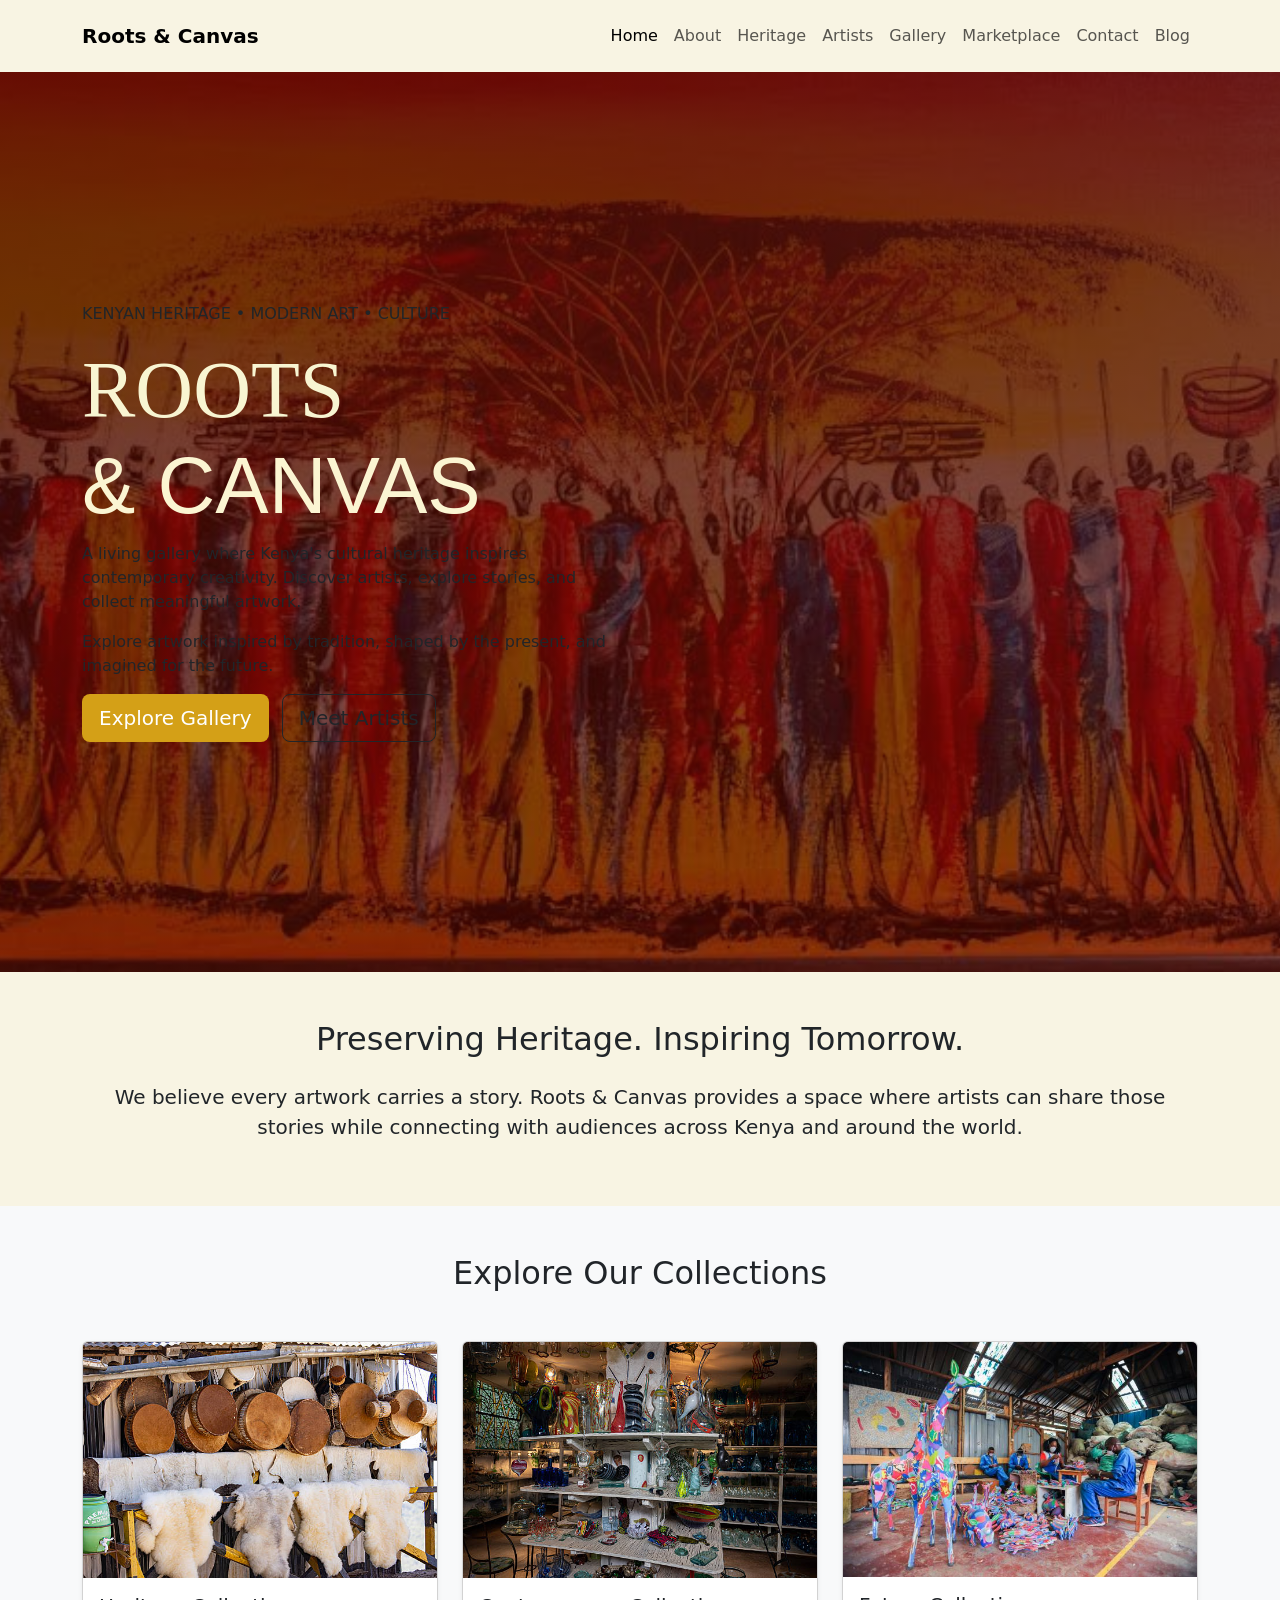
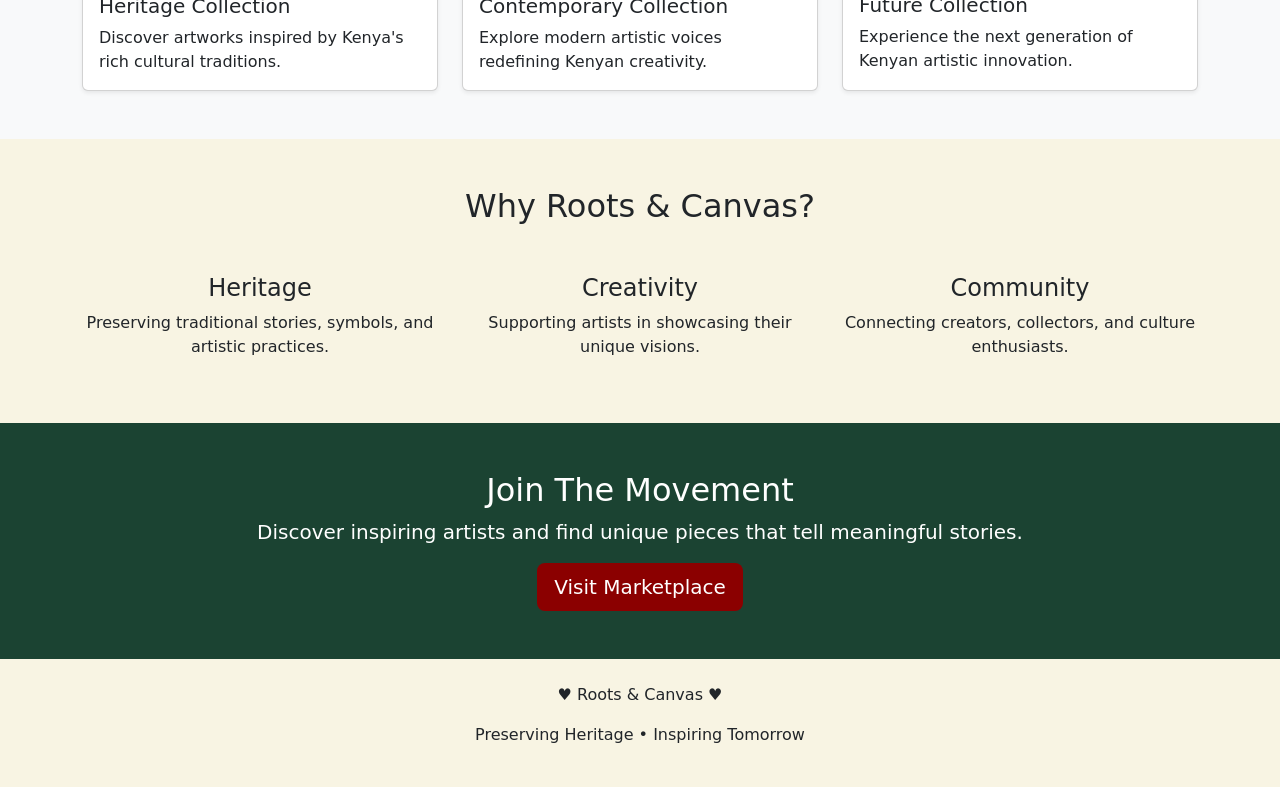
==== index.html @ 734b5371 "added images to the about page" ====
<!DOCTYPE html>
<html lang="en">
<head>
    <meta charset="UTF-8">
    <meta name="viewport" content="width=device-width, initial-scale=1.0">
    <title>Roots & Canvas | Kenyan Art Marketplace</title>

    <!-- Bootstrap CSS -->
    <link href="https://cdn.jsdelivr.net/npm/bootstrap@5.3.7/dist/css/bootstrap.min.css" rel="stylesheet">

    <!-- Custom CSS -->
    <link rel="stylesheet" href="css/style.css">
</head>

<body>

<!-- NAVIGATION -->
<nav class="navbar navbar-expand-lg navbar-light bg-red py-3 sticky-top">
    <div class="container">

        <a class="navbar-brand fw-bold" href="index.html">
            Roots & Canvas
        </a>

        <button class="navbar-toggler"
                type="button"
                data-bs-toggle="collapse"
                data-bs-target="#navbarMenu">
            <span class="navbar-toggler-icon"></span>
        </button>

        <div class="collapse navbar-collapse" id="navbarMenu">

            <ul class="navbar-nav ms-auto">

                <li class="nav-item">
                    <a class="nav-link active" href="index.html">Home</a>
                </li>

                <li class="nav-item">
                    <a class="nav-link" href="aboutus.html">About</a>
                </li>

                <li class="nav-item">
                    <a class="nav-link" href="Heritage.html">Heritage</a>
                </li>

                <li class="nav-item">
                    <a class="nav-link" href="Artists.html">Artists</a>
                </li>

                <li class="nav-item">
                    <a class="nav-link" href="gallery.html">Gallery</a>
                </li>

                <li class="nav-item">
                    <a class="nav-link" href="MarketPlace.html">Marketplace</a>
                </li>

                <li class="nav-item">
                    <a class="nav-link" href="contacts.html">Contact</a>
                </li>

                <li class="nav-item">
                    <a class="nav-link" href="blog.html">Blog</a>
                </li>

            </ul>

        </div>

    </div>
</nav>


 <section class="hero">

<div class="container">

<div class="row align-items-center">

<div class="col-lg-6">

<p class="small-heading">
KENYAN HERITAGE • MODERN ART • CULTURE
</p>

<h1 class="display-1 hero-title">

<h1>
    <span class="roots-font">ROOTS</span><br>
    <span class="canvas-font">& CANVAS</span>
</h1>

</h1>

<p class="hero-text">

A living gallery where Kenya's cultural
heritage inspires contemporary creativity.

Discover artists, explore stories,
and collect meaningful artwork.

</p>

    <p>
                    Explore artwork inspired by tradition,
                    shaped by the present, and imagined for
                    the future.
                </p>



                <a href="gallery.html" class="btn custom-gold btn-lg me-2">
                    Explore Gallery
                </a>

                <a href="artists.html" class="btn btn-outline-dark btn-lg">
                    Meet Artists
                </a>

    </div>

</section>

</section>

<!-- OUR VISION -->

<section class="py-5">
    <div class="container text-center">

        <h2 class="mb-4">Preserving Heritage. Inspiring Tomorrow.</h2>

        <p class="lead">
            We believe every artwork carries a story.
            Roots & Canvas provides a space where artists
            can share those stories while connecting with
            audiences across Kenya and around the world.
        </p>

    </div>
</section>

<!-- FEATURED SECTIONS -->

<section class="py-5 bg-light">

    <div class="container">

        <h2 class="text-center mb-5">
            Explore Our Collections
        </h2>

        <div class="row g-4">

            <div class="col-md-4">

                <div class="card h-100 shadow-sm">

                    <img src="images/gettyimages-2259438281-612x612.jpg"
                         class="card-img-top"
                         alt="Traditional Kenyan artwork featuring indigenous cultural symbols and heritage-inspired artistic designs">

                    <div class="card-body">

                        <h5 class="card-title">
                            Heritage Collection
                        </h5>

                        <p class="card-text">
                            Discover artworks inspired by
                            Kenya's rich cultural traditions.
                        </p>

                    </div>

                </div>

            </div>

            <div class="col-md-4">

                <div class="card h-100 shadow-sm">

                    <img src="images/gettyimages-2207285252-612x612.jpg"
                         class="card-img-top"
                         alt="Contemporary Art">

                    <div class="card-body">

                        <h5 class="card-title">
                            Contemporary Collection
                        </h5>

                        <p class="card-text">
                            Explore modern artistic voices
                            redefining Kenyan creativity.
                        </p>

                    </div>

                </div>

            </div>

            <div class="col-md-4">

                <div class="card h-100 shadow-sm">

                    <img src="images/gettyimages-1243615178-612x612.jpg"
                         class="card-img-top"
                         alt="Digital Art">

                    <div class="card-body">

                        <h5 class="card-title">
                            Future Collection
                        </h5>

                        <p class="card-text">
                            Experience the next generation
                            of Kenyan artistic innovation.
                        </p>

                    </div>

                </div>

            </div>

        </div>

    </div>

</section>

<!-- WHY ROOTS & CANVAS -->

<section class="py-5">

    <div class="container">

        <h2 class="text-center mb-5">
            Why Roots & Canvas?
        </h2>

        <div class="row text-center">

            <div class="col-md-4">

                <h4> Heritage</h4>

                <p>
                    Preserving traditional stories,
                    symbols, and artistic practices.
                </p>

            </div>

            <div class="col-md-4">

                <h4> Creativity</h4>

                <p>
                    Supporting artists in showcasing
                    their unique visions.
                </p>

            </div>

            <div class="col-md-4">

                <h4> Community</h4>

                <p>
                    Connecting creators, collectors,
                    and culture enthusiasts.
                </p>

            </div>

        </div>

    </div>

</section>

<!-- CALL TO ACTION -->

<section class="custom-green text-white py-5">

    <div class="container text-center">

        <h2>Join The Movement</h2>

        <p class="lead">
            Discover inspiring artists and find unique
            pieces that tell meaningful stories.
        </p>

        <a href="marketplace.html"
           class="btn custom-red btn-lg">
            Visit Marketplace
        </a>

    </div>

</section>

<footer class="py-4 text-center">

           <p>
            &#9829; Roots & Canvas 	&#9829;
        </p>

        <p>
            Preserving Heritage • Inspiring Tomorrow
        </p>

</footer>

<!-- Bootstrap JS -->

<script src="https://cdn.jsdelivr.net/npm/bootstrap@5.3.7/dist/js/bootstrap.bundle.min.js"></script>

</body>

</html>
---- css/style.css ----
.roots-font{
    font-family: 'Cormorant Garamond', serif;
    color: #F8F5D2;
    font-size: 5rem;
}

.canvas-font{
    font-family: 'Inter', sans-serif;
    color: #FBF5D2 ;
    font-size: 5rem;
}

.body{

    background-color:var(--cream);
}
.hero{

    background-image:
        linear-gradient(
             rgba(75,8,3,0.8),
        rgba(75,8,3,0.6)
        ),
        url('../images/images (7).jpeg');

    background-size: cover;
    background-position: center;
    background-repeat: no-repeat;

    min-height: 100vh;

    display: flex;
    align-items: center;
}

:root{
    --heritage-green:#1B4332;
    --earth-brown:#6F4E37;
    --gold:#D4A017;
    --cream:#F8F4E3;
    --red:#8B0000;
}

body{
    background-color:var(--cream);
}

.custom-green{
    background-color:var(--heritage-green);
}

.custom-gold{
    background-color:var(--gold);
    color:rgb(255, 255, 255);
}

.custom-brown{
    background-color:var(--earth-brown);
}

.custom-red{
    background-color:#8B0000;
    color:rgb(255, 255, 255);
}

.gallery-img{

    width:100%;
    height:350px;

    object-fit:cover;

    border-radius:20px;

    transition:0.4s;

    box-shadow:0 5px 15px rgba(0,0,0,0.2);

}

.gallery-img:hover{

    transform:scale(1.03);

}

.artwork-card{

    position:relative;

}

.status{

    position:absolute;

    top:15px;

    left:15px;

    padding:8px 15px;

    border-radius:30px;

    font-size:0.8rem;

    font-weight:bold;

    color:white;

    z-index:10;

}

.artwork-card img{

    height:350px;

    object-fit:cover;

}

.artwork-card:hover{

    transform:translateY(-5px);

    transition:0.3s;

}

.carousel{

    border-radius:20px;

    overflow:hidden;

    box-shadow:0 10px 30px rgba(0,0,0,0.25);

}

.carousel-caption{

    background:rgba(54, 4, 1, 0.65);

    padding:20px;

    border-radius:15px;

}

.carousel-img{

    height:600px;

    object-fit:cover;

    filter:brightness(65%);

}

.carousel-caption{

    bottom:20%;

}

.carousel-caption h2{

    font-size:3rem;

    color:white;

    font-family:'Cormorant Garamond', serif;

}

.carousel-caption p{

    font-size:1.2rem;

    max-width:700px;

    margin:auto;

}

.marketplace-hero{

    background-color: var(--desert-tan);

}

.market-title{

    color: var(--chestnut);

    font-family: 'Cormorant Garamond', serif;

    margin-bottom: 20px;

}

.art-row{

    display: flex;

    gap: 20px;

    overflow-x: auto;

    padding-bottom: 20px;

    scrollbar-width: none;

}

.art-row::-webkit-scrollbar{

    display: none;

}

.market-card{

    min-width: 320px;

    background: white;

    border-radius: 20px;

    overflow: hidden;

    position: relative;

    box-shadow: 0 5px 20px rgba(0,0,0,0.15);

    transition: 0.3s;

}

.market-card:hover{

    transform: translateY(-8px);

}

.market-card img{

    width: 100%;

    height: 280px;

    object-fit: cover;

}

.market-info{

    padding: 20px;

}

.status{

    position: absolute;

    top: 15px;

    left: 15px;

    padding: 8px 15px;

    border-radius: 50px;

    color: white;

    font-size: 0.8rem;

    font-weight: bold;

    z-index: 10;

}

.sold{

    background: #8B0000;

}

.booked{

    background: #C87B38;

}

.available{

    background: #556B2F;

}

.blog-hero{

    background:
    linear-gradient(
        rgba(75,8,3,0.8),
        rgba(75,8,3,0.6)
    ),
    url('../images/images (12).jpeg');

    background-size:cover;
    background-position:center;

    color:white;

    padding:120px 0;

}

.blog-card{

    transition:0.3s;

}

.blog-card:hover{

    transform:translateY(-8px);

}

.blog-category{

    background-color:var(--olive);

    color:white;

    padding:6px 12px;

    border-radius:20px;

    font-size:0.8rem;

}

.featured-blog{

    background-color:var(--desert-tan);

}

.contact-hero{

    background:
    linear-gradient(
        rgba(75,8,3,0.8),
        rgba(75,8,3,0.6)
    ),
    url('../images/5,473 Kenyan Art Stock Photos, High-Res Pictures, and Images - Getty Images _ African art_files/gettyimages-2182908956-612x612.jpg');

    background-size:cover;
    background-position:center;

    color:white;

    padding:120px 0;

}

.contact-card{

    background:white;

    padding:30px;

    text-align:center;

    border-radius:20px;

    box-shadow:0 5px 20px rgba(0,0,0,0.1);

    height:100%;

}

.contact-card h3{

    color:var(--chestnut);

    margin-bottom:15px;

}
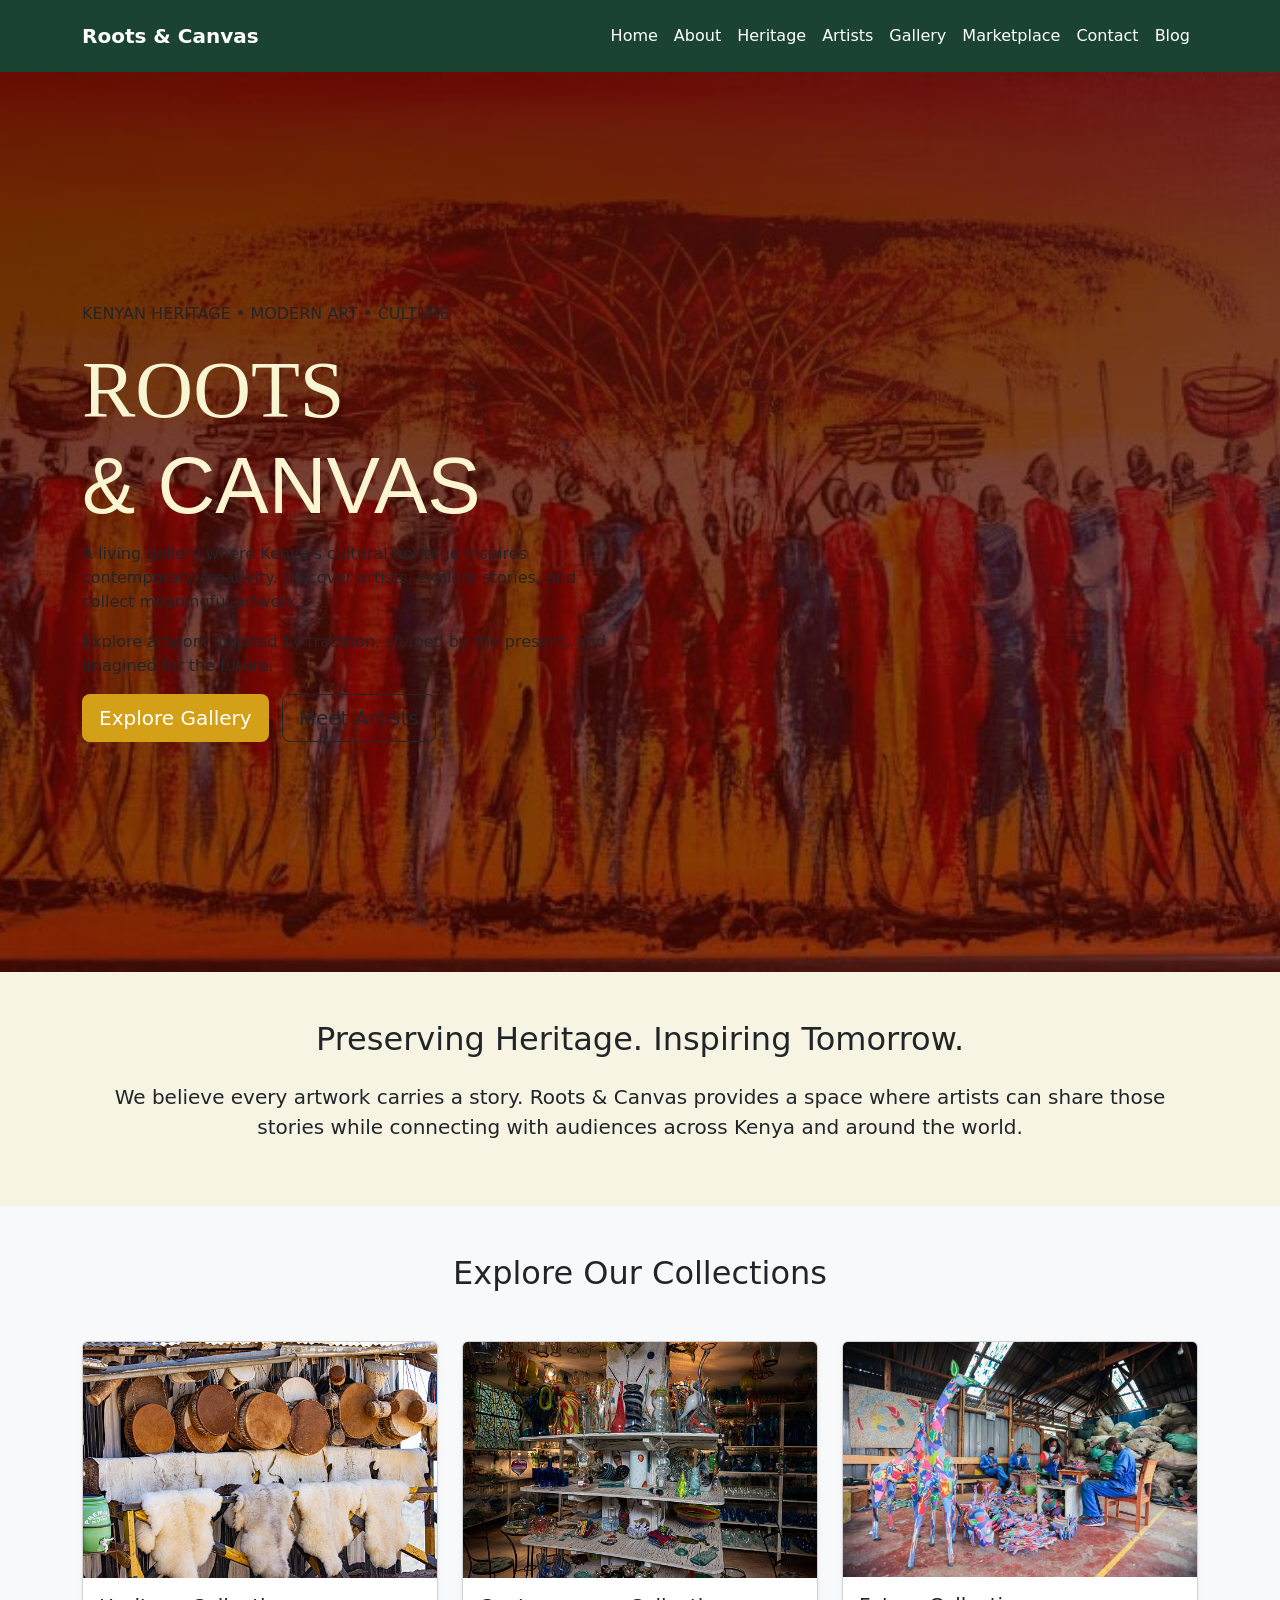
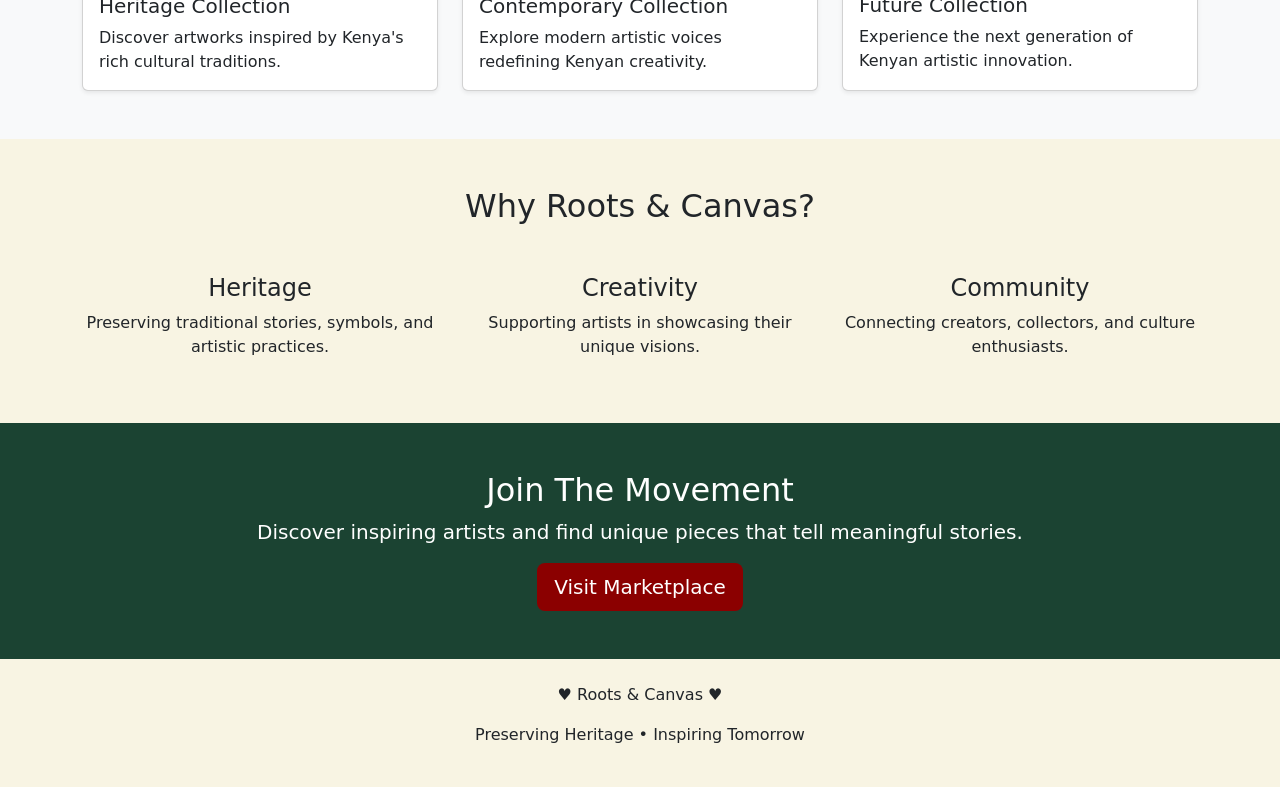
==== commit 628af258: "changed the navigation links colours" ====
--- a/index.html
+++ b/index.html
@@ -15,7 +15,7 @@
 <body>
 
 <!-- NAVIGATION -->
-<nav class="navbar navbar-expand-lg navbar-light bg-red py-3 sticky-top">
+ <nav class="navbar navbar-expand-lg navbar-light custom-green py-3 sticky-top">
     <div class="container">
 
         <a class="navbar-brand fw-bold" href="index.html">
--- a/css/style.css
+++ b/css/style.css
@@ -8,6 +8,10 @@
     font-family: 'Inter', sans-serif;
     color: #FBF5D2 ;
     font-size: 5rem;
+}
+
+.navbar a {
+    color: white !important;
 }
 
 .body{
@@ -390,4 +394,5 @@
 
     margin-bottom:15px;
 
-}+}
+
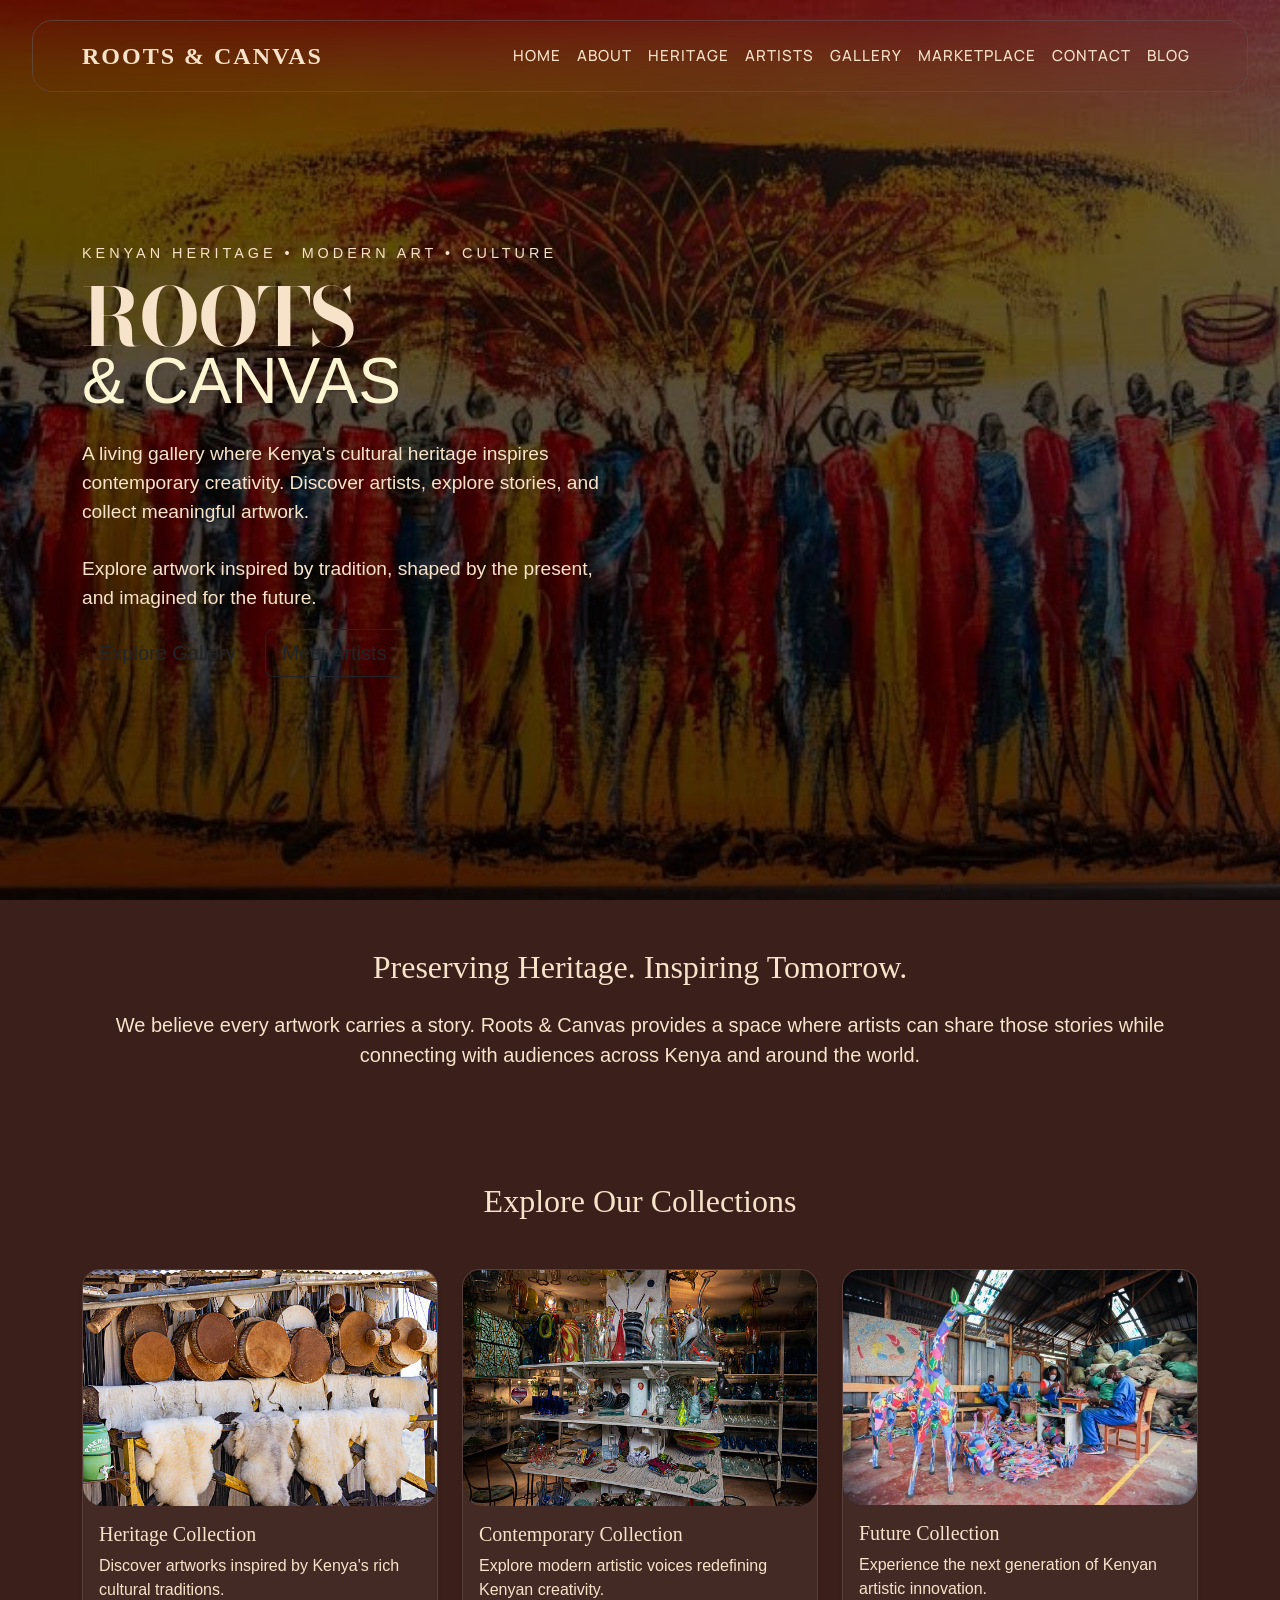
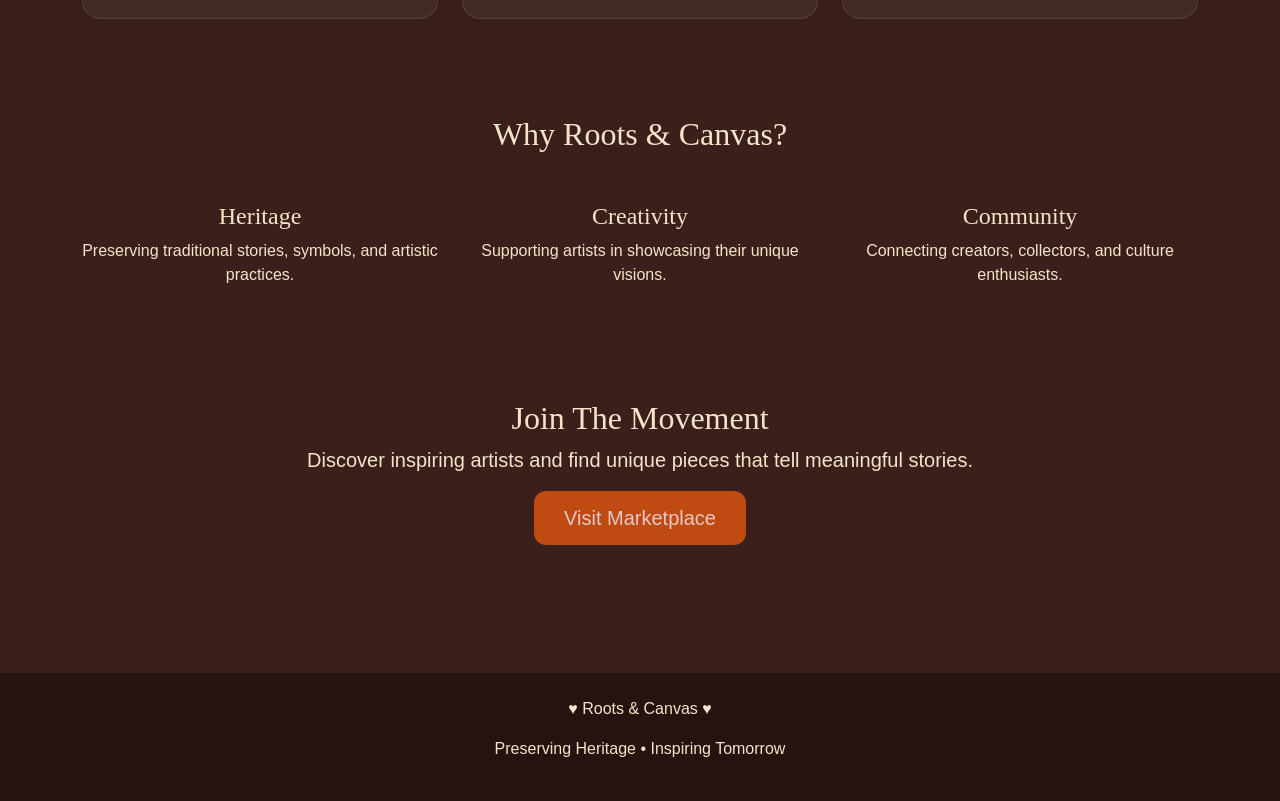
==== commit c5adc1d7: "changed the colour scheme of the project" ====
--- a/index.html
+++ b/index.html
@@ -7,6 +7,8 @@
 
     <!-- Bootstrap CSS -->
     <link href="https://cdn.jsdelivr.net/npm/bootstrap@5.3.7/dist/css/bootstrap.min.css" rel="stylesheet">
+    <link href="https://fonts.googleapis.com/css2?family=Bodoni+Moda:wght@400;500;600;700&display=swap" rel="stylesheet">
+    <link href="https://fonts.googleapis.com/css2?family=Manrope:wght@300;400;500;600;700&display=swap" rel="stylesheet">
 
     <!-- Custom CSS -->
     <link rel="stylesheet" href="css/style.css">
@@ -15,12 +17,14 @@
 <body>
 
 <!-- NAVIGATION -->
- <nav class="navbar navbar-expand-lg navbar-light custom-green py-3 sticky-top">
+ <nav class="navbar navbar-expand-lg navbar-dark">
     <div class="container">
 
-        <a class="navbar-brand fw-bold" href="index.html">
-            Roots & Canvas
-        </a>
+       <a class="navbar-brand logo" href="index.html">
+
+    ROOTS & CANVAS
+
+      </a>
 
         <button class="navbar-toggler"
                 type="button"
@@ -85,11 +89,18 @@
 KENYAN HERITAGE • MODERN ART • CULTURE
 </p>
 
-<h1 class="display-1 hero-title">
-
-<h1>
-    <span class="roots-font">ROOTS</span><br>
-    <span class="canvas-font">& CANVAS</span>
+<h1 class="hero-title">
+
+    <span class="roots-font">
+        ROOTS
+    </span>
+
+    <br>
+
+    <span class="canvas-font">
+        & CANVAS
+    </span>
+
 </h1>
 
 </h1>
@@ -102,9 +113,9 @@
 Discover artists, explore stories,
 and collect meaningful artwork.
 
-</p>
-
-    <p>
+
+
+    <br><br>
                     Explore artwork inspired by tradition,
                     shaped by the present, and imagined for
                     the future.
@@ -121,6 +132,7 @@
                 </a>
 
     </div>
+</div>
 
 </section>
 
@@ -145,7 +157,7 @@
 
 <!-- FEATURED SECTIONS -->
 
-<section class="py-5 bg-light">
+<section class="py-5">
 
     <div class="container">
 
@@ -289,7 +301,7 @@
 
 <!-- CALL TO ACTION -->
 
-<section class="custom-green text-white py-5">
+<section class="py-5">
 
     <div class="container text-center">
 
@@ -301,7 +313,7 @@
         </p>
 
         <a href="marketplace.html"
-           class="btn custom-red btn-lg">
+           class="btn custom-btn btn-lg">
             Visit Marketplace
         </a>
 
--- a/css/style.css
+++ b/css/style.css
@@ -1,70 +1,226 @@
 .roots-font{
-    font-family: 'Cormorant Garamond', serif;
-    color: #F8F5D2;
-    font-size: 5rem;
+
+    font-family:'Bodoni Moda', serif;
+
+    font-size:5rem;
+
+    font-weight:700;
+
+    letter-spacing:-2px;
+
 }
 
 .canvas-font{
     font-family: 'Inter', sans-serif;
     color: #FBF5D2 ;
-    font-size: 5rem;
-}
-
-.navbar a {
-    color: white !important;
-}
-
-.body{
-
-    background-color:var(--cream);
-}
+    font-size: 4rem;
+}
+
+
+
+ .navbar{ 
+    position:fixed;
+    top:20px;
+    left:50%;
+    transform:translateX(-50%);
+    width:95%;
+    padding:12px 30px;
+
+
+
+    display:flex;
+    justify-content:space-between;
+    align-items:center;
+    font-family:'Manrope', sans-serif;
+
+
+    backdrop-filter:blur(15px);
+
+    border:1px solid rgba(95, 84, 84, 0.624);
+
+    border-radius:20px;
+
+    z-index:1000;
+}
+
+.logo{
+
+    font-family:'Cinzel', serif;
+
+    font-size:1.5rem;
+
+    font-weight:700;
+
+    color:var(--cream) !important;
+
+    letter-spacing:2px;
+
+}
+
+.nav-link{
+
+    font-family:'Manrope', sans-serif;
+
+    font-size:0.95rem;
+
+    font-weight:500;
+
+    letter-spacing:1px;
+
+    text-transform:uppercase;
+
+    color:var(--cream) !important;
+
+    transition:0.3s;
+
+}
+
+.nav-link:hover{
+
+    color:var(--black) !important;
+
+    text-shadow:0 0 10px rgba(192, 174, 10, 0.793);
+
+}
+
+
+
+
+body{
+    font-family:'Inter',sans-serif;
+    background-color:var(--dark-brown);
+    color:var(--cream);
+}
+
+
+h1,h2,h3,h4,h5{
+    font-family:'Cormorant Garamond',serif;
+}
+
+.h3{font-weight:bold;
+font-family: 'Cormorant Garamond', serif; }
+
+
 .hero{
 
-    background-image:
-        linear-gradient(
-             rgba(75,8,3,0.8),
-        rgba(75,8,3,0.6)
-        ),
-        url('../images/images (7).jpeg');
-
-    background-size: cover;
-    background-position: center;
-    background-repeat: no-repeat;
-
-    min-height: 100vh;
-
-    display: flex;
-    align-items: center;
+    min-height:100vh;
+
+    padding-top:120px;
+
+    display:flex;
+
+    align-items:center;
+
+    background:
+    linear-gradient(
+        rgba(0,0,0,0.55),
+        rgba(0,0,0,0.7)
+    ),
+
+    url('../images/images (7).jpeg');
+
+    background-size:cover;
+
+    background-position:center;
+
+}
+
+.hero-title{
+
+    line-height:0.9;
+
+    margin-bottom:30px;
+
+}
+
+.hero-text{
+
+    font-size:1.2rem;
+
+    max-width:550px;
+
+    color:var(--cream);
+
+}
+
+.hero-image{
+
+    border-radius:25px;
+
+    box-shadow:
+    0 20px 50px rgba(0,0,0,0.4);
+
+    transition:0.4s;
+
+}
+
+.hero-image:hover{
+
+    transform:scale(1.03);
+
+}
+
+.small-heading{
+
+    color:var(--cream);
+
+    letter-spacing:4px;
+
+    text-transform:uppercase;
+
+    font-size:0.9rem;
+
 }
 
 :root{
-    --heritage-green:#1B4332;
-    --earth-brown:#6F4E37;
-    --gold:#D4A017;
-    --cream:#F8F4E3;
-    --red:#8B0000;
-}
-
-body{
-    background-color:var(--cream);
-}
-
-.custom-green{
-    background-color:var(--heritage-green);
-}
-
-.custom-gold{
-    background-color:var(--gold);
-    color:rgb(255, 255, 255);
-}
-
-.custom-brown{
-    background-color:var(--earth-brown);
-}
-
-.custom-red{
-    background-color:#8B0000;
-    color:rgb(255, 255, 255);
+
+    --chestnut:#4B0803;
+    --copper:#BF4B12;
+    --amber:#E89A2D;
+    --dark-brown:#3A1F1A;
+    --olive:#556B2F;
+    --cream:#F7E3C9;
+    --desert-tan:#F2D2A2;
+
+}
+
+
+.custom-btn{
+
+    background:var(--copper);
+
+    color:rgb(229, 201, 201);
+
+    border:none;
+
+    padding:12px 30px;
+
+    border-radius:12px;
+
+    transition:0.3s;
+
+}
+
+.custom-btn:hover{
+
+    background:var(--amber);
+
+    transform:translateY(-3px);
+
+}
+
+img{
+
+    border-radius:20px;
+     transition:0.4s;
+
+}
+
+
+img:hover{
+
+    transform:scale(1.02);
+
 }
 
 .gallery-img{
@@ -224,6 +380,7 @@
 
 }
 
+
 .market-card{
 
     min-width: 320px;
@@ -248,14 +405,17 @@
 
 }
 
-.market-card img{
-
-    width: 100%;
-
-    height: 280px;
-
-    object-fit: cover;
-
+.market-card{
+
+    background:rgba(255,255,255,0.05);
+
+    backdrop-filter:blur(10px);
+
+    border:1px solid rgba(255,255,255,0.1);
+
+    border-radius:20px;
+
+    color:var(--cream);
 }
 
 .market-info{
@@ -322,6 +482,30 @@
 
 }
 
+.card{
+
+    background:rgba(255,255,255,0.05);
+
+    color:var(--cream);
+
+    border:1px solid rgba(255,255,255,0.1);
+
+    border-radius:18px;
+
+    overflow:hidden;
+
+    transition:0.3s;
+
+}
+
+.card:hover{
+
+    transform:translateY(-10px);
+
+    box-shadow:0 10px 30px rgba(0,0,0,0.3);
+
+}
+
 .blog-card{
 
     transition:0.3s;
@@ -396,3 +580,45 @@
 
 }
 
+
+section{
+
+    padding-top:100px;
+
+    padding-bottom:100px;
+
+}
+
+.section-title{
+
+    font-size:3rem;
+
+    color:var(--cream);
+
+    margin-bottom:20px;
+
+}
+
+.section-subtitle{
+
+    color:var(--amber);
+
+    text-transform:uppercase;
+
+    letter-spacing:3px;
+
+    font-size:0.9rem;
+
+}
+
+footer{
+
+    background:#24130F;
+
+    padding:60px 0;
+
+    margin-top:80px;
+
+}
+
+
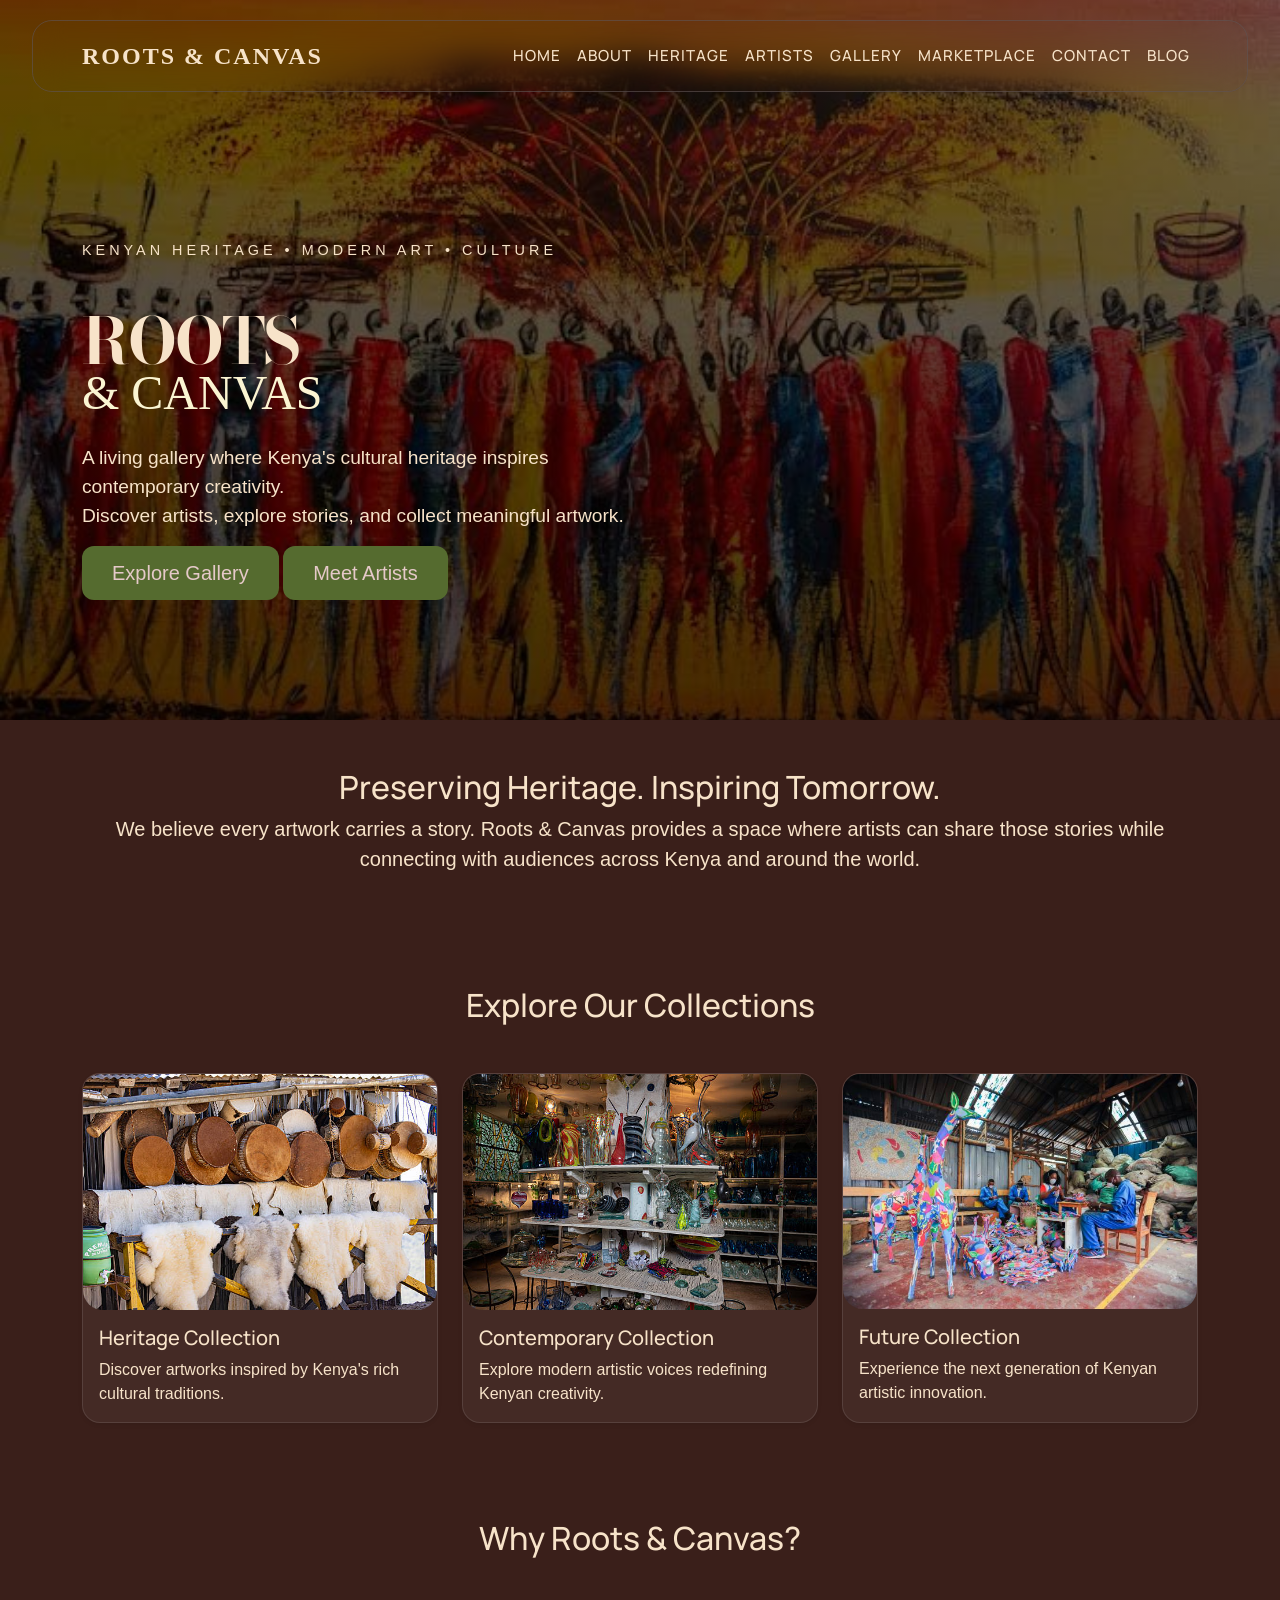
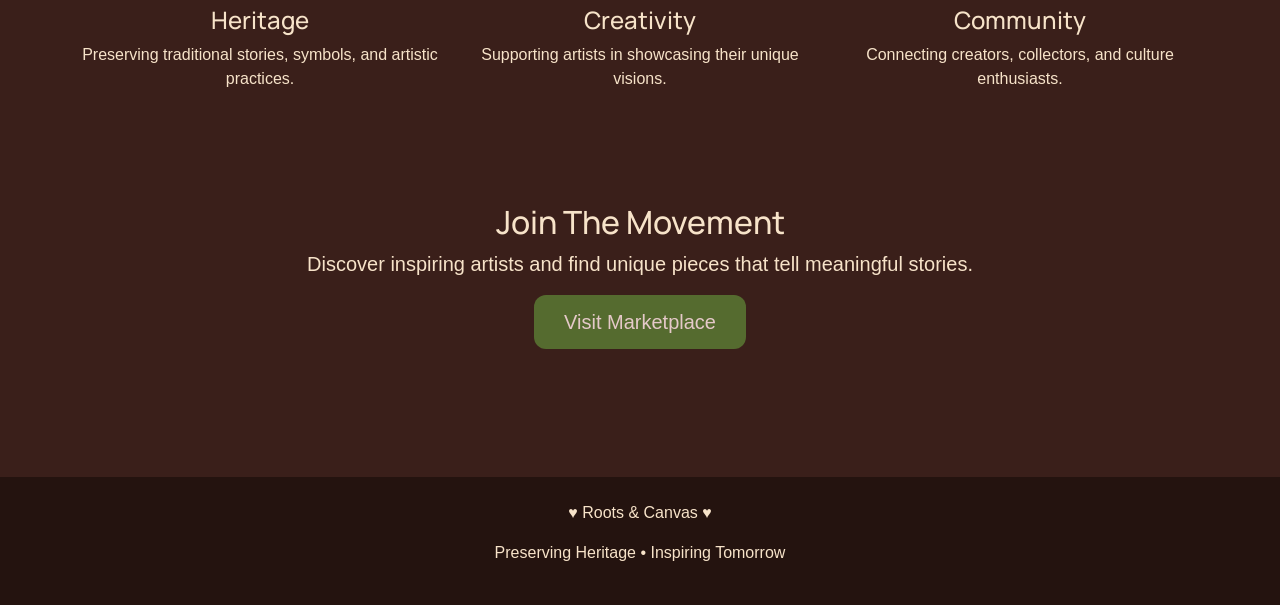
==== commit 03e7e3cc: "changed some css aspects and added images and descriptions to the artists placehoolders" ====
--- a/index.html
+++ b/index.html
@@ -90,12 +90,14 @@
 </p>
 
 <h1 class="hero-title">
-
+<br>
     <span class="roots-font">
         ROOTS
     </span>
 
     <br>
+    
+
 
     <span class="canvas-font">
         & CANVAS
@@ -103,31 +105,17 @@
 
 </h1>
 
-</h1>
-
 <p class="hero-text">
 
-A living gallery where Kenya's cultural
-heritage inspires contemporary creativity.
-
-Discover artists, explore stories,
-and collect meaningful artwork.
-
-
-
-    <br><br>
-                    Explore artwork inspired by tradition,
-                    shaped by the present, and imagined for
-                    the future.
-                </p>
-
-
-
-                <a href="gallery.html" class="btn custom-gold btn-lg me-2">
+A living gallery where Kenya's cultural heritage inspires contemporary creativity.
+<br> Discover artists, explore stories, and collect meaningful artwork.</p>
+
+                <a href="gallery.html" class="btn custom-btn btn-lg">
                     Explore Gallery
                 </a>
-
-                <a href="artists.html" class="btn btn-outline-dark btn-lg">
+               
+
+                <a href="artists.html"  class="btn custom-btn btn-lg">
                     Meet Artists
                 </a>
 
@@ -136,14 +124,12 @@
 
 </section>
 
-</section>
-
 <!-- OUR VISION -->
 
 <section class="py-5">
     <div class="container text-center">
 
-        <h2 class="mb-4">Preserving Heritage. Inspiring Tomorrow.</h2>
+        <h2>Preserving Heritage. Inspiring Tomorrow.</h2>
 
         <p class="lead">
             We believe every artwork carries a story.
--- a/css/style.css
+++ b/css/style.css
@@ -2,7 +2,7 @@
 
     font-family:'Bodoni Moda', serif;
 
-    font-size:5rem;
+    font-size:4rem;
 
     font-weight:700;
 
@@ -11,12 +11,10 @@
 }
 
 .canvas-font{
-    font-family: 'Inter', sans-serif;
+    font-family: "Cormorant Garamond", serif;
     color: #FBF5D2 ;
-    font-size: 4rem;
-}
-
-
+    font-size: 3rem;
+}
 
  .navbar{ 
     position:fixed;
@@ -45,7 +43,7 @@
 
 .logo{
 
-    font-family:'Cinzel', serif;
+    font-family:"Cormorant Garamond", serif;
 
     font-size:1.5rem;
 
@@ -79,7 +77,7 @@
 
     color:var(--black) !important;
 
-    text-shadow:0 0 10px rgba(192, 174, 10, 0.793);
+    text-shadow:0 0 10px rgba(141, 33, 33, 0.793);
 
 }
 
@@ -94,8 +92,9 @@
 
 
 h1,h2,h3,h4,h5{
-    font-family:'Cormorant Garamond',serif;
-}
+    font-family:'Manrope',serif;
+}
+
 
 .h3{font-weight:bold;
 font-family: 'Cormorant Garamond', serif; }
@@ -103,7 +102,7 @@
 
 .hero{
 
-    min-height:100vh;
+    min-height:80vh;
 
     padding-top:120px;
 
@@ -187,23 +186,23 @@
 
 .custom-btn{
 
+    background:var(--olive);
+
+    color:rgb(229, 201, 201);
+
+    border:none;
+
+    padding:12px 30px;
+
+    border-radius:12px;
+
+    transition:0.3s;
+
+}
+
+.custom-btn:hover{
+
     background:var(--copper);
-
-    color:rgb(229, 201, 201);
-
-    border:none;
-
-    padding:12px 30px;
-
-    border-radius:12px;
-
-    transition:0.3s;
-
-}
-
-.custom-btn:hover{
-
-    background:var(--amber);
 
     transform:translateY(-3px);
 
@@ -328,7 +327,7 @@
 
     font-size:3rem;
 
-    color:white;
+    color:var(--cream);
 
     font-family:'Cormorant Garamond', serif;
 
@@ -352,7 +351,7 @@
 
 .market-title{
 
-    color: var(--chestnut);
+    color: var(--cream);
 
     font-family: 'Cormorant Garamond', serif;
 
@@ -385,7 +384,7 @@
 
     min-width: 320px;
 
-    background: white;
+    background: var(--cream);
 
     border-radius: 20px;
 
@@ -460,7 +459,7 @@
 
 .available{
 
-    background: #556B2F;
+    background:olive;
 
 }
 
@@ -476,7 +475,7 @@
     background-size:cover;
     background-position:center;
 
-    color:white;
+    color:var(--cream);
 
     padding:120px 0;
 
@@ -550,7 +549,7 @@
     background-size:cover;
     background-position:center;
 
-    color:white;
+    color:var(--cream);
 
     padding:120px 0;
 
@@ -558,7 +557,7 @@
 
 .contact-card{
 
-    background:white;
+    background:var(--cream);
 
     padding:30px;
 
@@ -580,12 +579,15 @@
 
 }
 
+.contact-card p{
+    color: var(--chestnut);
+    font-size: 1.1rem;
+}
+
 
 section{
 
-    padding-top:100px;
-
-    padding-bottom:100px;
+    padding-top:70px 0;
 
 }
 
@@ -601,7 +603,7 @@
 
 .section-subtitle{
 
-    color:var(--amber);
+    color:var(--cream);
 
     text-transform:uppercase;
 
@@ -611,6 +613,23 @@
 
 }
 
+.social-icons img{
+    width:40px;
+    height:40px;
+    transition:0.3s;
+}
+
+.social-icons a {
+    text-decoration: none;
+    font-size: 50px;
+     margin: 0 15px;
+}
+
+
+.social-icons img:hover{
+    transform:scale(1.2);
+}
+
 footer{
 
     background:#24130F;
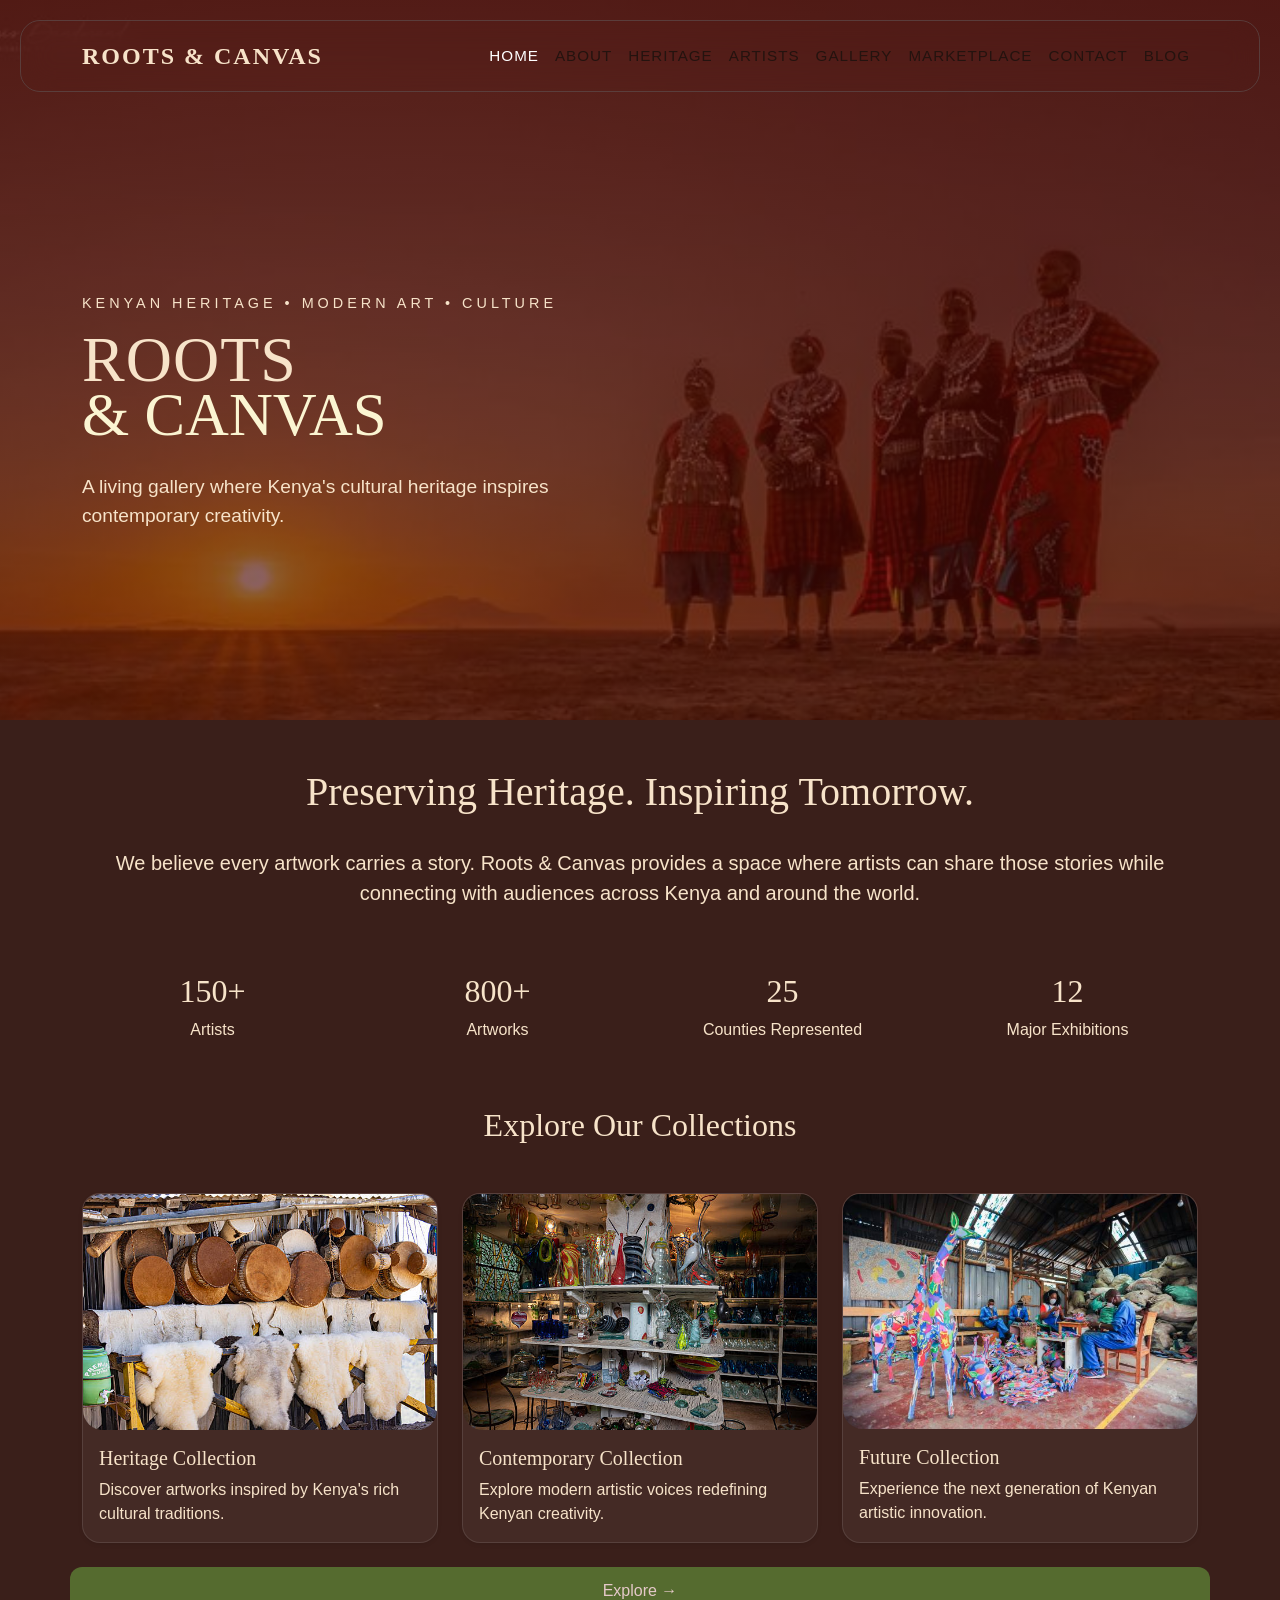
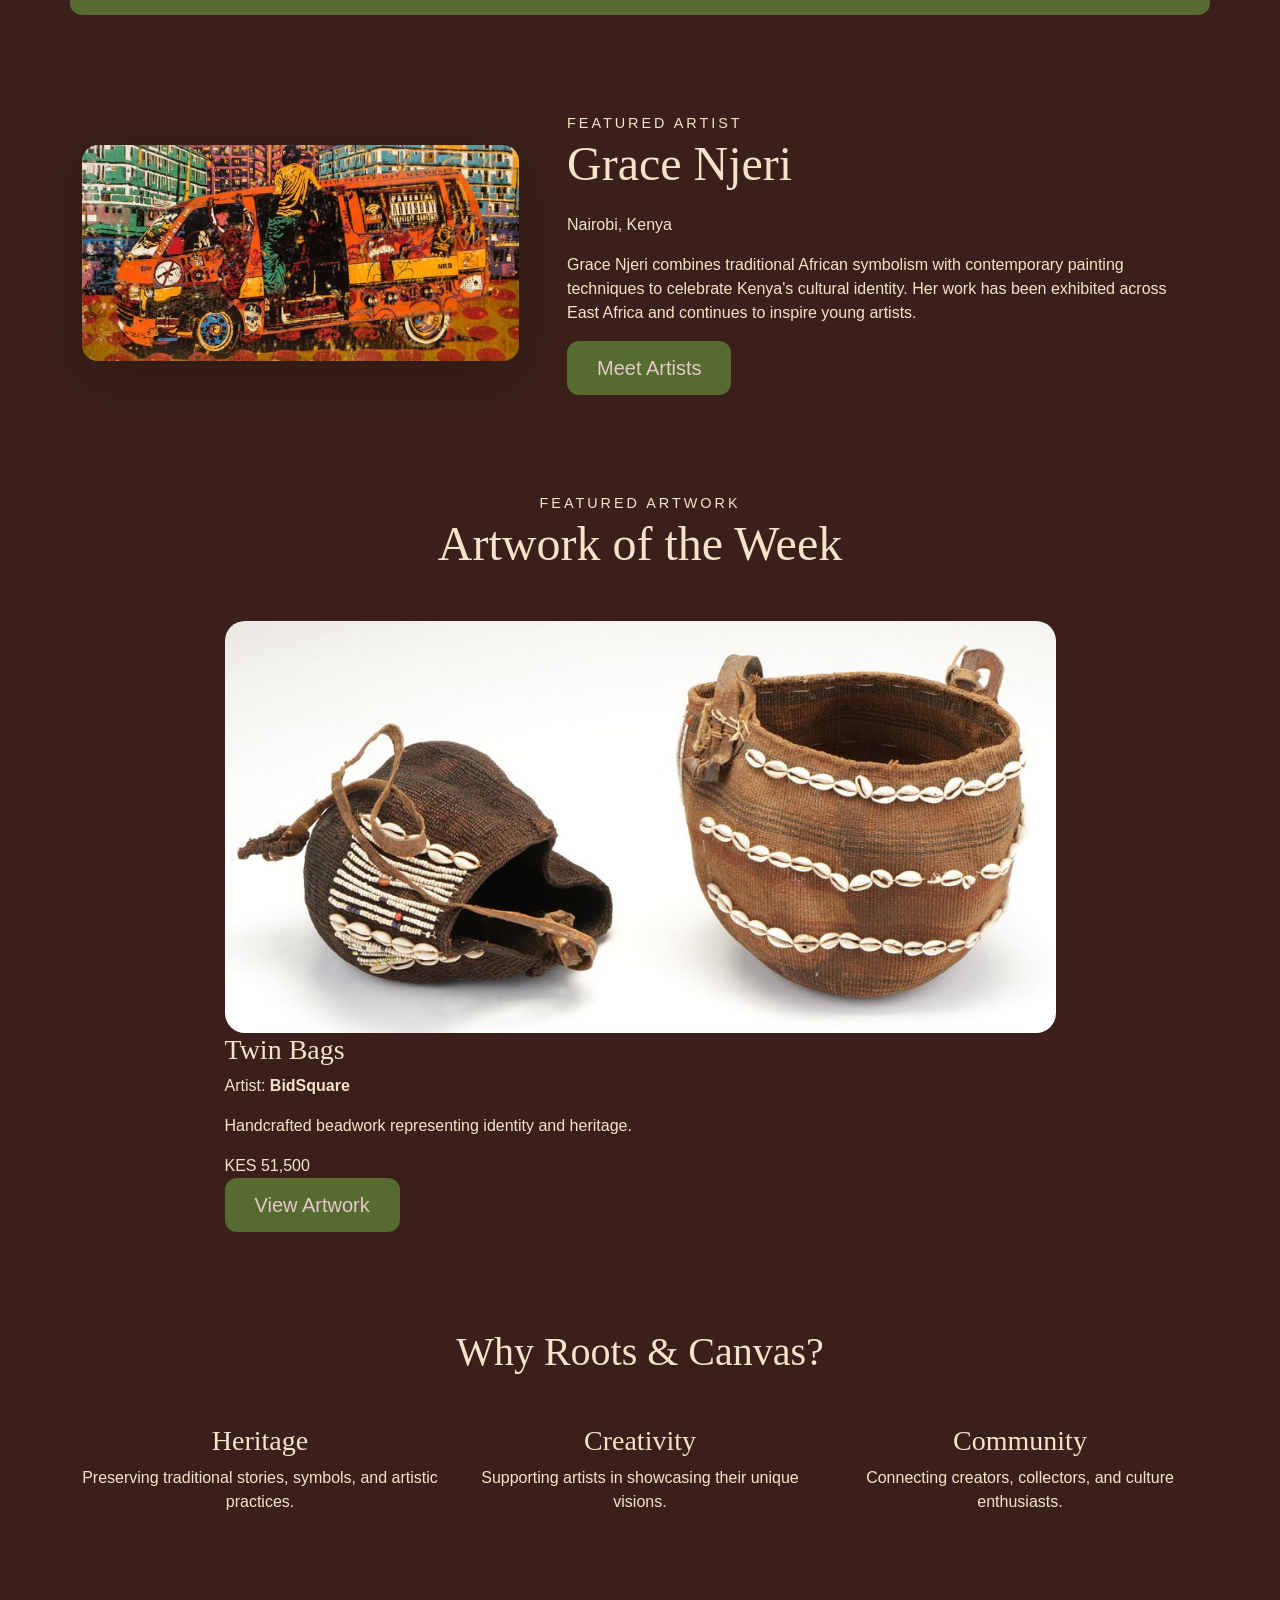
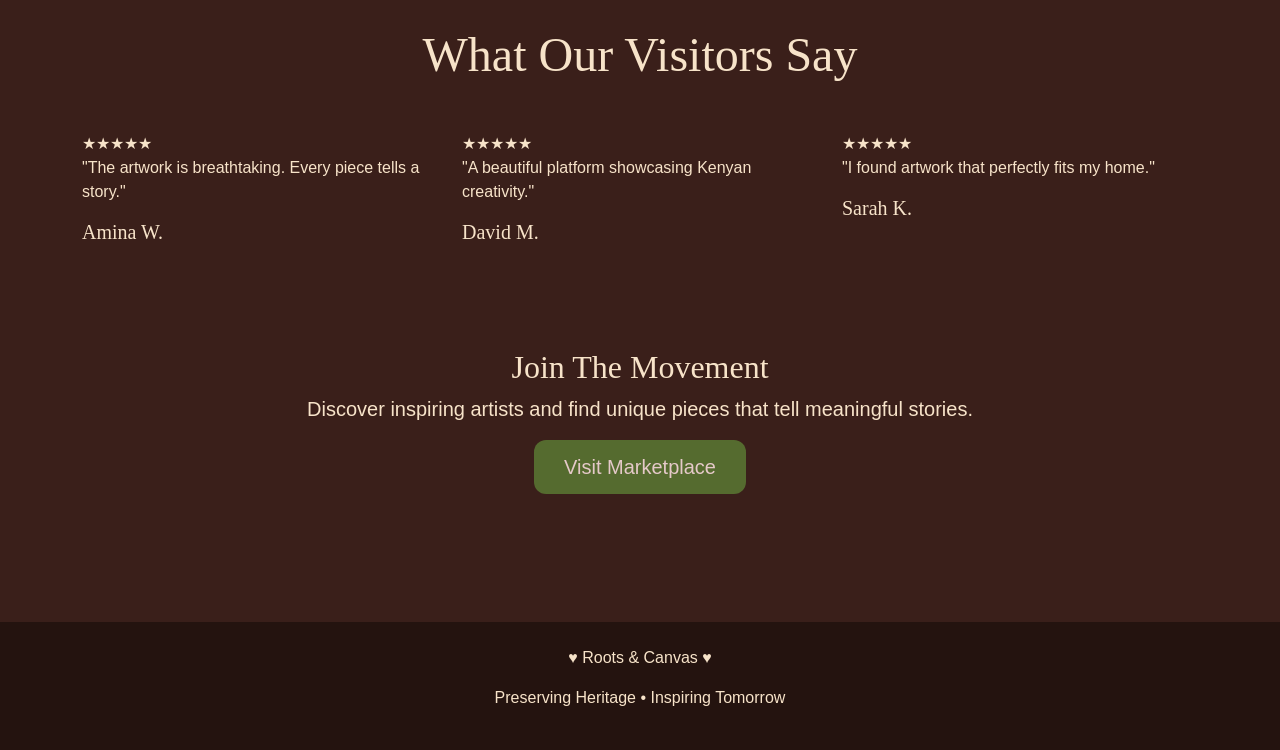
==== commit a6eb24e5: "changed the heros for Heritage and market place" ====
--- a/index.html
+++ b/index.html
@@ -7,8 +7,7 @@
 
     <!-- Bootstrap CSS -->
     <link href="https://cdn.jsdelivr.net/npm/bootstrap@5.3.7/dist/css/bootstrap.min.css" rel="stylesheet">
-    <link href="https://fonts.googleapis.com/css2?family=Bodoni+Moda:wght@400;500;600;700&display=swap" rel="stylesheet">
-    <link href="https://fonts.googleapis.com/css2?family=Manrope:wght@300;400;500;600;700&display=swap" rel="stylesheet">
+  
 
     <!-- Custom CSS -->
     <link rel="stylesheet" href="css/style.css">
@@ -90,17 +89,13 @@
 </p>
 
 <h1 class="hero-title">
-<br>
+
     <span class="roots-font">
         ROOTS
     </span>
-
-    <br>
-    
-
-
+ <br>
     <span class="canvas-font">
-        & CANVAS
+                   & CANVAS
     </span>
 
 </h1>
@@ -108,16 +103,7 @@
 <p class="hero-text">
 
 A living gallery where Kenya's cultural heritage inspires contemporary creativity.
-<br> Discover artists, explore stories, and collect meaningful artwork.</p>
-
-                <a href="gallery.html" class="btn custom-btn btn-lg">
-                    Explore Gallery
-                </a>
-               
-
-                <a href="artists.html"  class="btn custom-btn btn-lg">
-                    Meet Artists
-                </a>
+</p>
 
     </div>
 </div>
@@ -129,7 +115,7 @@
 <section class="py-5">
     <div class="container text-center">
 
-        <h2>Preserving Heritage. Inspiring Tomorrow.</h2>
+           <h1>Preserving Heritage. Inspiring Tomorrow.</h1><br>
 
         <p class="lead">
             We believe every artwork carries a story.
@@ -141,6 +127,50 @@
     </div>
 </section>
 
+<section class="statistics">
+
+    <div class="container">
+
+        <div class="row text-center">
+
+            <div class="col-md-3">
+
+                <h2>150+</h2>
+
+                <p>Artists</p>
+
+            </div>
+
+            <div class="col-md-3">
+
+                <h2>800+</h2>
+
+                <p>Artworks</p>
+
+            </div>
+
+            <div class="col-md-3">
+
+                <h2>25</h2>
+
+                <p>Counties Represented</p>
+
+            </div>
+
+            <div class="col-md-3">
+
+                <h2>12</h2>
+
+                <p>Major Exhibitions</p>
+
+            </div>
+
+        </div>
+
+    </div>
+
+</section>
+
 <!-- FEATURED SECTIONS -->
 
 <section class="py-5">
@@ -226,7 +256,12 @@
 
                 </div>
 
-            </div>
+               
+
+            </div>
+             <a href="gallery.html" class="btn custom-btn mtn-lg">
+                   Explore →
+                 </a>
 
         </div>
 
@@ -234,21 +269,157 @@
 
 </section>
 
+<!-- ================= FEATURED ARTIST ================= -->
+
+<section class="featured-artist py-5">
+
+    <div class="container">
+
+        <div class="row align-items-center g-5">
+
+            <div class="col-lg-5">
+
+                <img src="images/nganya.webp"
+                     class="img-fluid rounded-4 shadow-lg"
+                     alt="Featured Kenyan Artist">
+
+            </div>
+
+            <div class="col-lg-7">
+
+                <span class="section-subtitle">
+                    FEATURED ARTIST
+                </span>
+
+                <h2 class="section-title">
+                    Grace Njeri
+                </h2>
+
+                <p class="artist-location">
+
+                    Nairobi, Kenya
+
+                </p>
+
+                <p>
+
+                    Grace Njeri combines traditional African symbolism
+                    with contemporary painting techniques to celebrate
+                    Kenya's cultural identity.
+
+                    Her work has been exhibited across East Africa and
+                    continues to inspire young artists.
+
+                </p>
+
+               
+                <a href="artists.html"  class="btn custom-btn btn-lg">
+                    Meet Artists
+                </a>
+
+
+            </div>
+
+        </div>
+
+    </div>
+
+</section>
+
+
+<!-- ================= ARTWORK OF THE WEEK ================= -->
+
+<section class="artwork-week py-5">
+
+<div class="container">
+
+<div class="text-center mb-5">
+
+<span class="section-subtitle">
+
+FEATURED ARTWORK
+
+</span>
+
+<h2 class="section-title">
+
+Artwork of the Week
+
+</h2>
+
+</div>
+
+<div class="row justify-content-center">
+
+<div class="col-lg-9">
+
+<div class="featured-art-card">
+
+<img src="images/beaded bags.jpeg"
+class="img-fluid"
+alt="Featured Artwork">
+
+<div class="featured-art-content">
+
+<h3>
+
+Twin Bags
+
+</h3>
+
+<p>
+
+Artist:
+<strong>BidSquare</strong>
+
+</p>
+
+<p>
+
+Handcrafted beadwork representing identity and heritage.
+
+</p>
+
+<div class="price">
+
+KES 51,500
+
+</div>
+
+<a href="marketplace.html"
+class="btn custom-btn btn-lg">
+
+View Artwork
+
+</a>
+
+</div>
+
+</div>
+
+</div>
+
+</div>
+
+</div>
+
+</section>
+
 <!-- WHY ROOTS & CANVAS -->
 
 <section class="py-5">
 
     <div class="container">
 
-        <h2 class="text-center mb-5">
+        <h1 class="text-center mb-5">
             Why Roots & Canvas?
-        </h2>
+        </h1>
 
         <div class="row text-center">
 
             <div class="col-md-4">
 
-                <h4> Heritage</h4>
+                <h3> Heritage</h3>
 
                 <p>
                     Preserving traditional stories,
@@ -257,9 +428,10 @@
 
             </div>
 
+               
             <div class="col-md-4">
 
-                <h4> Creativity</h4>
+                <h3> Creativity</h3>
 
                 <p>
                     Supporting artists in showcasing
@@ -268,9 +440,11 @@
 
             </div>
 
+               
+
             <div class="col-md-4">
 
-                <h4> Community</h4>
+                <h3> Community</h3>
 
                 <p>
                     Connecting creators, collectors,
@@ -285,6 +459,100 @@
 
 </section>
 
+
+<!-- ================= TESTIMONIALS ================= -->
+
+<section class="testimonials py-5">
+
+<div class="container">
+
+<div class="text-center mb-5">
+
+<h2 class="section-title">
+
+What Our Visitors Say
+
+</h2>
+
+</div>
+
+<div class="row g-4">
+
+<div class="col-lg-4">
+
+<div class="testimonial-card">
+
+★★★★★
+
+<p>
+
+"The artwork is breathtaking.
+Every piece tells a story."
+
+</p>
+
+<h5>
+
+Amina W.
+
+</h5>
+
+</div>
+
+</div>
+
+<div class="col-lg-4">
+
+<div class="testimonial-card">
+
+★★★★★
+
+<p>
+
+"A beautiful platform showcasing
+Kenyan creativity."
+
+</p>
+
+<h5>
+
+David M.
+
+</h5>
+
+</div>
+
+</div>
+
+<div class="col-lg-4">
+
+<div class="testimonial-card">
+
+★★★★★
+
+<p>
+
+"I found artwork that perfectly
+fits my home."
+
+</p>
+
+<h5>
+
+Sarah K.
+
+</h5>
+
+</div>
+
+</div>
+
+</div>
+
+</div>
+
+</section>
+
 <!-- CALL TO ACTION -->
 
 <section class="py-5">
@@ -303,7 +571,7 @@
             Visit Marketplace
         </a>
 
-    </div>
+</div>
 
 </section>
 
--- a/css/style.css
+++ b/css/style.css
@@ -1,64 +1,73 @@
 .roots-font{
 
-    font-family:'Bodoni Moda', serif;
+    font-family:'Cormorant Garamond', serif;
 
     font-size:4rem;
 
-    font-weight:700;
-
-    letter-spacing:-2px;
+    font-weight:500;
+
+    letter-spacing:1px;
 
 }
 
 .canvas-font{
     font-family: "Cormorant Garamond", serif;
     color: #FBF5D2 ;
-    font-size: 3rem;
-}
-
- .navbar{ 
-    position:fixed;
+    font-size: 3.8rem;
+}
+
+.hero-title {
+  opacity: 0;
+  transform: translateY(40px);
+
+  animation: heroTitle 1.4s cubic-bezier(.22, 1, .36, 1) forwards;
+}
+
+@keyframes heroTitle {
+  to {
+    opacity: 1;
+    transform: translateY(0);
+  }
+}
+.navbar{
+    position: fixed;
     top:20px;
-    left:50%;
-    transform:translateX(-50%);
-    width:95%;
+    left:20px;
+    right:20px;
+
+    width:auto;
+
     padding:12px 30px;
 
-
-
     display:flex;
-    justify-content:space-between;
     align-items:center;
+
+    backdrop-filter:blur(15px);
+
+    border:1px solid rgba(95,84,84,.6);
+    border-radius:20px;
+
+    z-index:1000;
+}
+
+.logo{
+
+    font-family:"Cormorant Garamond", serif;
+
+    font-size:1.5rem;
+
+    font-weight:700;
+
+    color:var(--cream) !important;
+
+    letter-spacing:2px;
+
+}
+
+.nav-link{
+
     font-family:'Manrope', sans-serif;
 
-
-    backdrop-filter:blur(15px);
-
-    border:1px solid rgba(95, 84, 84, 0.624);
-
-    border-radius:20px;
-
-    z-index:1000;
-}
-
-.logo{
-
-    font-family:"Cormorant Garamond", serif;
-
-    font-size:1.5rem;
-
-    font-weight:700;
-
-    color:var(--cream) !important;
-
-    letter-spacing:2px;
-
-}
-
-.nav-link{
-
-    font-family:'Manrope', sans-serif;
-
     font-size:0.95rem;
 
     font-weight:500;
@@ -67,7 +76,7 @@
 
     text-transform:uppercase;
 
-    color:var(--cream) !important;
+    color: #24130F;
 
     transition:0.3s;
 
@@ -91,6 +100,24 @@
 }
 
 
+body > * {
+  opacity: 0;
+  transform: translateY(30px);
+  animation: rise 0.8s ease forwards;
+}
+
+body > *:nth-child(1) { animation-delay: .1s; }
+body > *:nth-child(2) { animation-delay: .2s; }
+body > *:nth-child(3) { animation-delay: .3s; }
+body > *:nth-child(4) { animation-delay: .4s; }
+
+@keyframes rise {
+  to {
+    opacity: 1;
+    transform: translateY(0);
+  }
+}
+
 h1,h2,h3,h4,h5{
     font-family:'Manrope',serif;
 }
@@ -112,11 +139,11 @@
 
     background:
     linear-gradient(
-        rgba(0,0,0,0.55),
-        rgba(0,0,0,0.7)
+       rgba(75,8,3,0.8),
+        rgba(75,8,3,0.6)
     ),
 
-    url('../images/images (7).jpeg');
+    url('../images/download (40).jpeg');
 
     background-size:cover;
 
@@ -147,7 +174,7 @@
     border-radius:25px;
 
     box-shadow:
-    0 20px 50px rgba(0,0,0,0.4);
+    0 20px 50px var(--chestnut);
 
     transition:0.4s;
 
@@ -293,15 +320,13 @@
 
     overflow:hidden;
 
-    box-shadow:0 10px 30px rgba(0,0,0,0.25);
+    box-shadow:var(--chestnut);
 
 }
 
 .carousel-caption{
 
-    background:rgba(54, 4, 1, 0.65);
-
-    padding:20px;
+    padding:0px;
 
     border-radius:15px;
 
@@ -343,15 +368,10 @@
 
 }
 
-.marketplace-hero{
-
-    background-color: var(--desert-tan);
-
-}
 
 .market-title{
 
-    color: var(--cream);
+    color: var(--creamk);
 
     font-family: 'Cormorant Garamond', serif;
 
@@ -481,6 +501,61 @@
 
 }
 
+.Heritage-hero{
+
+    background:
+    linear-gradient(
+        rgba(75,8,3,0.8),
+        rgba(75,8,3,0.6)
+    ),
+    url('../images/Story telling.jpeg');
+
+    background-size:cover;
+    background-position:center;
+
+    color:var(--cream);
+
+    padding:120px 0;
+
+}
+
+.gallery-hero{
+
+    background:
+    linear-gradient(
+        rgba(75,8,3,0.8),
+        rgba(75,8,3,0.6)
+    ),
+    url('../images/gallery.jpeg');
+
+    background-size:cover;
+    background-position:center;
+
+    color:var(--cream);
+
+    padding:120px 0;
+
+}
+
+
+.marketPlace-hero{
+
+    background:
+    linear-gradient(
+        rgba(75,8,3,0.8),
+        rgba(75,8,3,0.6)
+    ),
+    url('../images/Kimironko Market, Kigali.jpeg');
+
+    background-size:cover;
+    background-position:center;
+
+    color:var(--cream);
+
+    padding:120px 0;
+
+}
+
 .card{
 
     background:rgba(255,255,255,0.05);
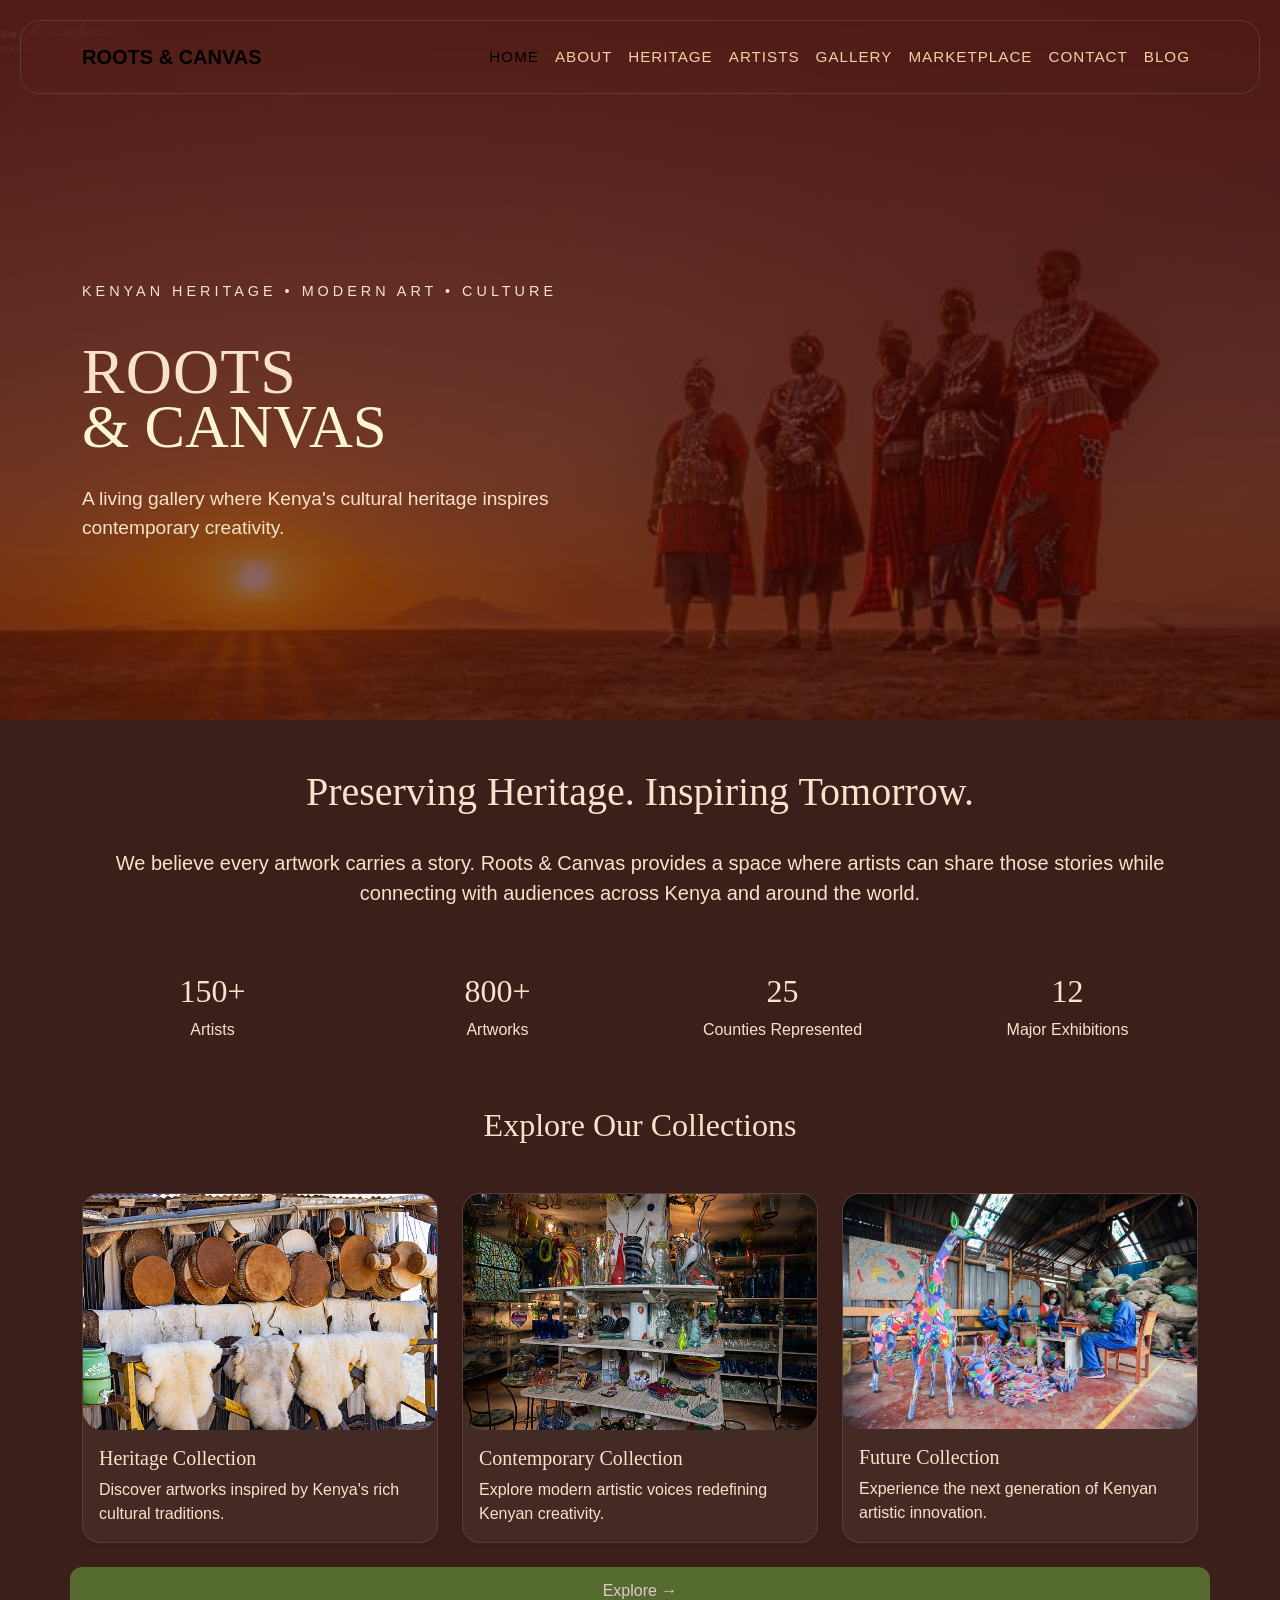
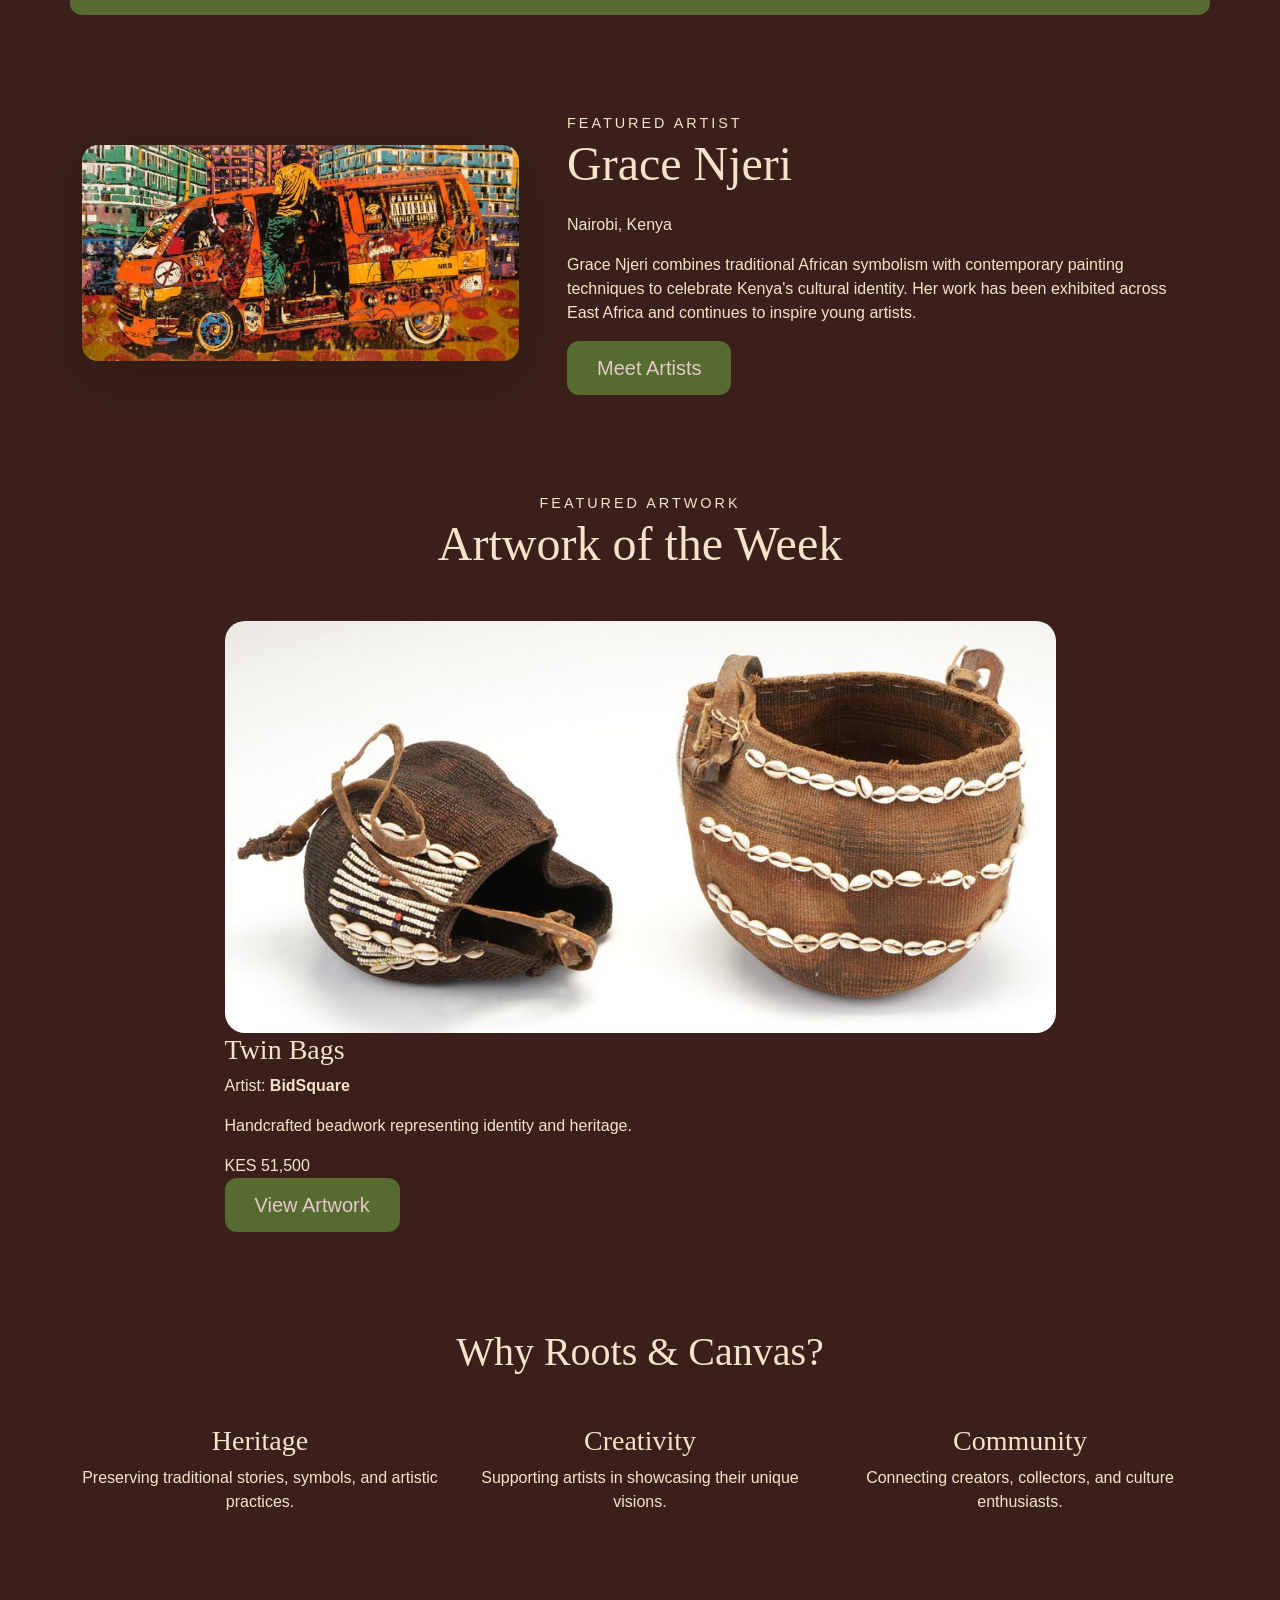
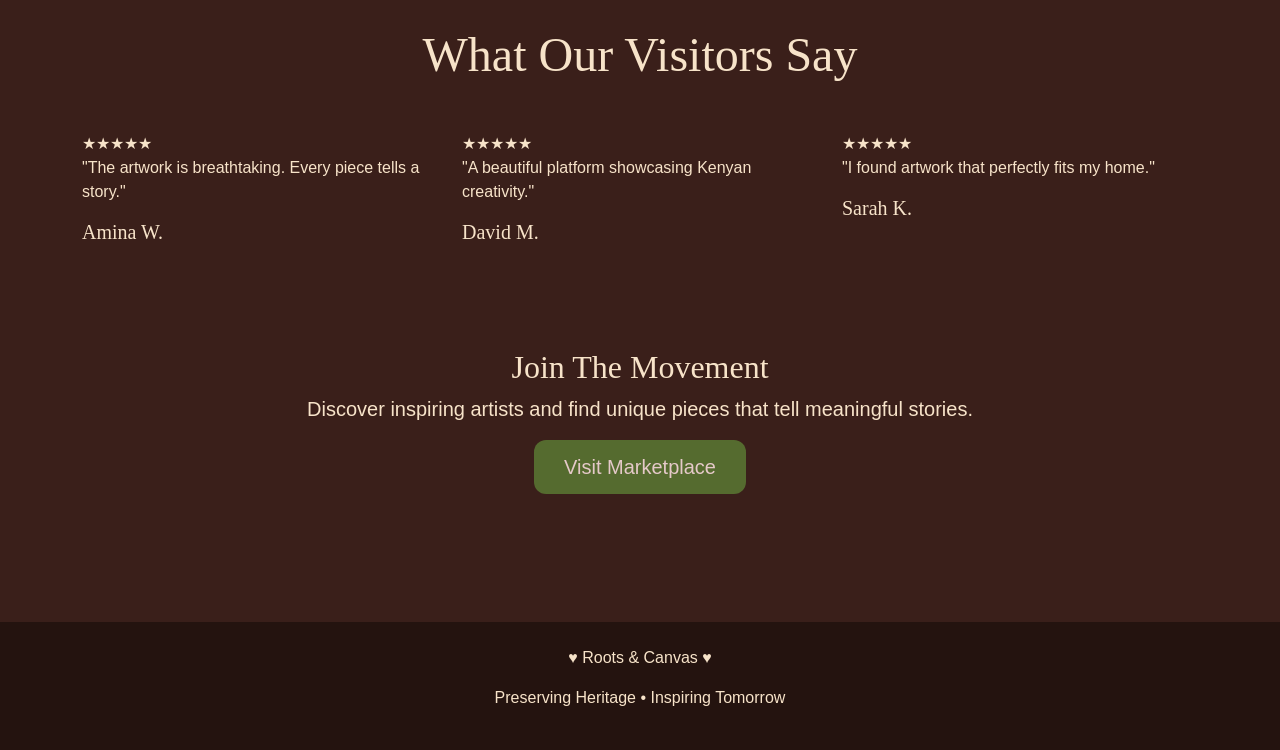
==== commit 010cab07: "added animations and chnged the about us page layout" ====
--- a/index.html
+++ b/index.html
@@ -16,14 +16,13 @@
 <body>
 
 <!-- NAVIGATION -->
- <nav class="navbar navbar-expand-lg navbar-dark">
-    <div class="container">
-
-       <a class="navbar-brand logo" href="index.html">
-
-    ROOTS & CANVAS
-
-      </a>
+<nav class="navbar navbar-expand-lg navbar-light py-3 sticky-top">
+
+        <div class="container">
+
+            <a class="navbar-brand fw-bold" href="index.html">
+                ROOTS & CANVAS
+            </a>
 
         <button class="navbar-toggler"
                 type="button"
@@ -87,6 +86,7 @@
 <p class="small-heading">
 KENYAN HERITAGE • MODERN ART • CULTURE
 </p>
+<br>
 
 <h1 class="hero-title">
 
--- a/css/style.css
+++ b/css/style.css
@@ -76,7 +76,7 @@
 
     text-transform:uppercase;
 
-    color: #24130F;
+    color: var(--desert-tan);
 
     transition:0.3s;
 
@@ -501,6 +501,41 @@
 
 }
 
+.Artists-hero{
+
+    background:
+    linear-gradient(
+        rgba(75,8,3,0.8),
+        rgba(75,8,3,0.6)
+    ),
+    url('../images/heri.jpeg');
+
+    background-size:cover;
+    background-position:center;
+
+    color:var(--cream);
+
+    padding:120px 0;
+
+}
+
+.About-hero{
+
+    background:
+    linear-gradient(
+        rgba(75,8,3,0.8),
+        rgba(75,8,3,0.6)
+    ),
+    url('../images/about.jpeg');
+
+    background-size:cover;
+    background-position:center;
+
+    color:var(--cream);
+
+    padding:120px 0;
+}
+
 .Heritage-hero{
 
     background:
